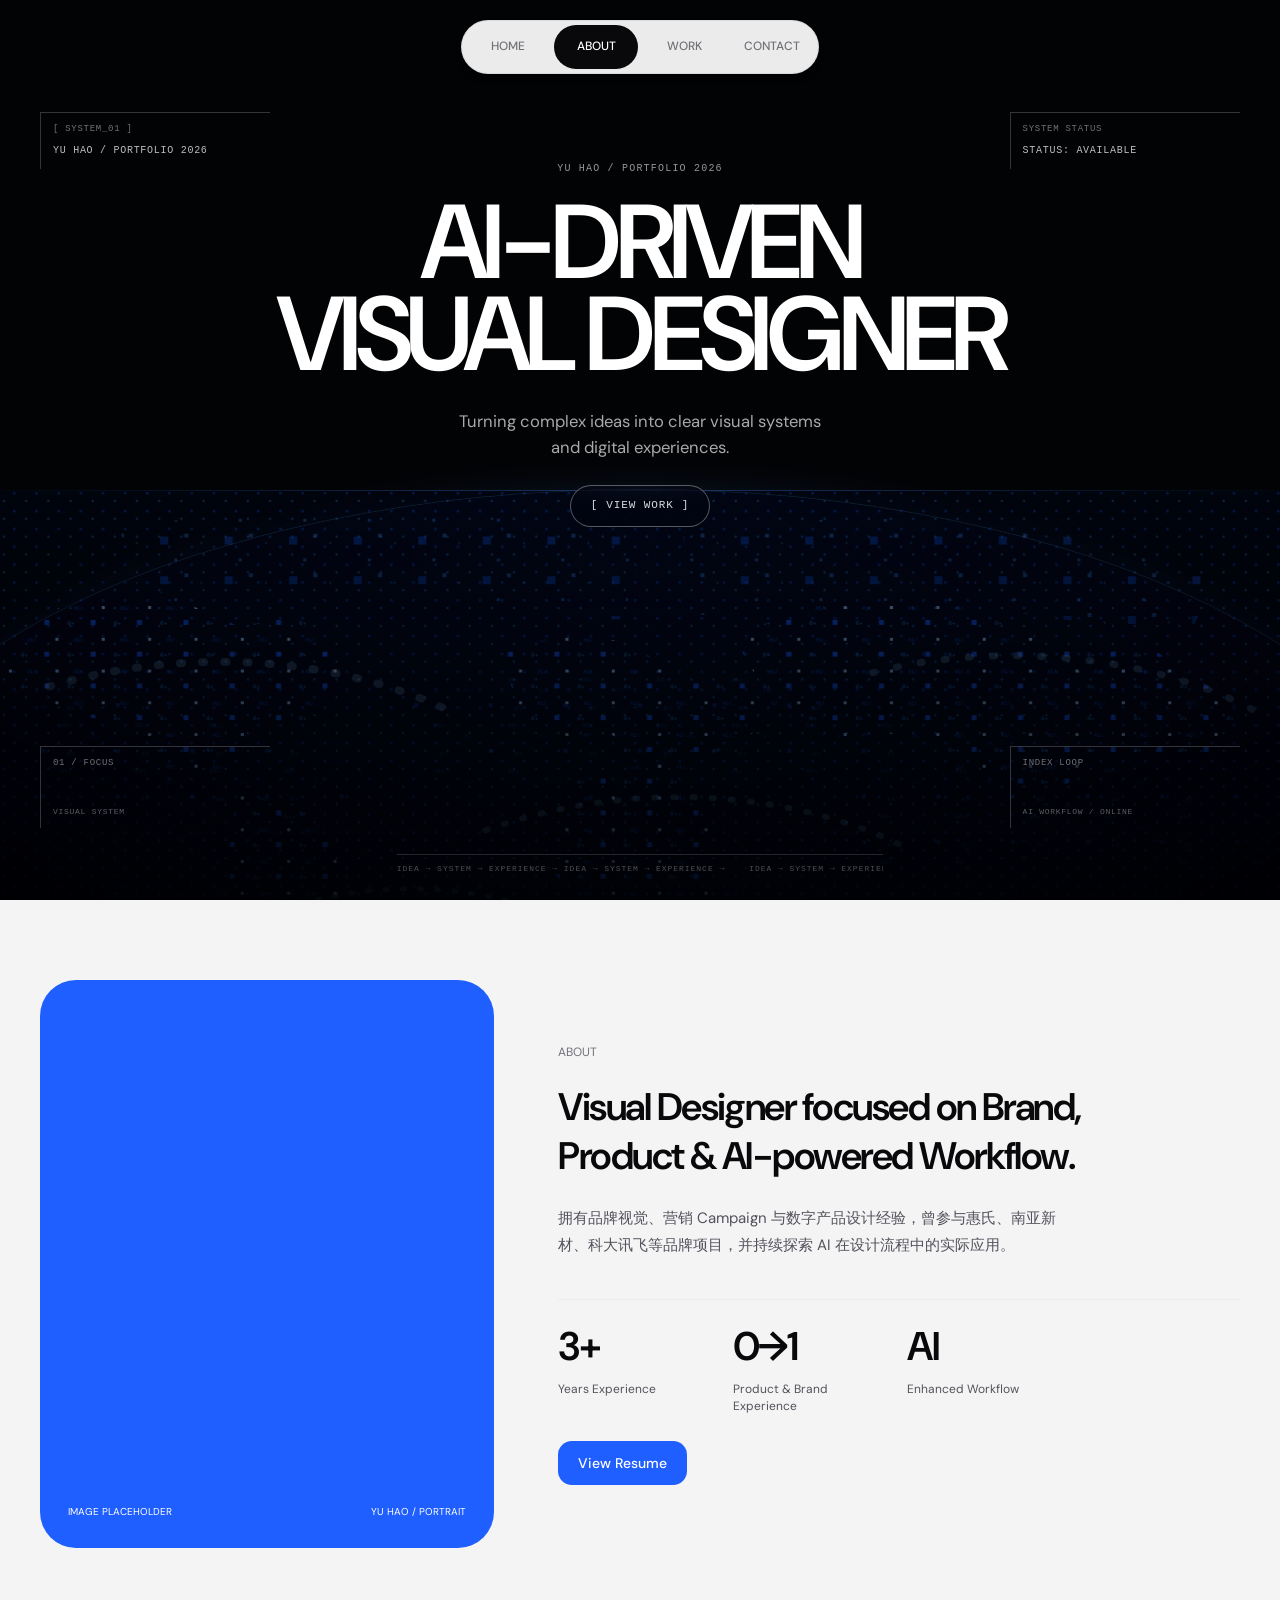
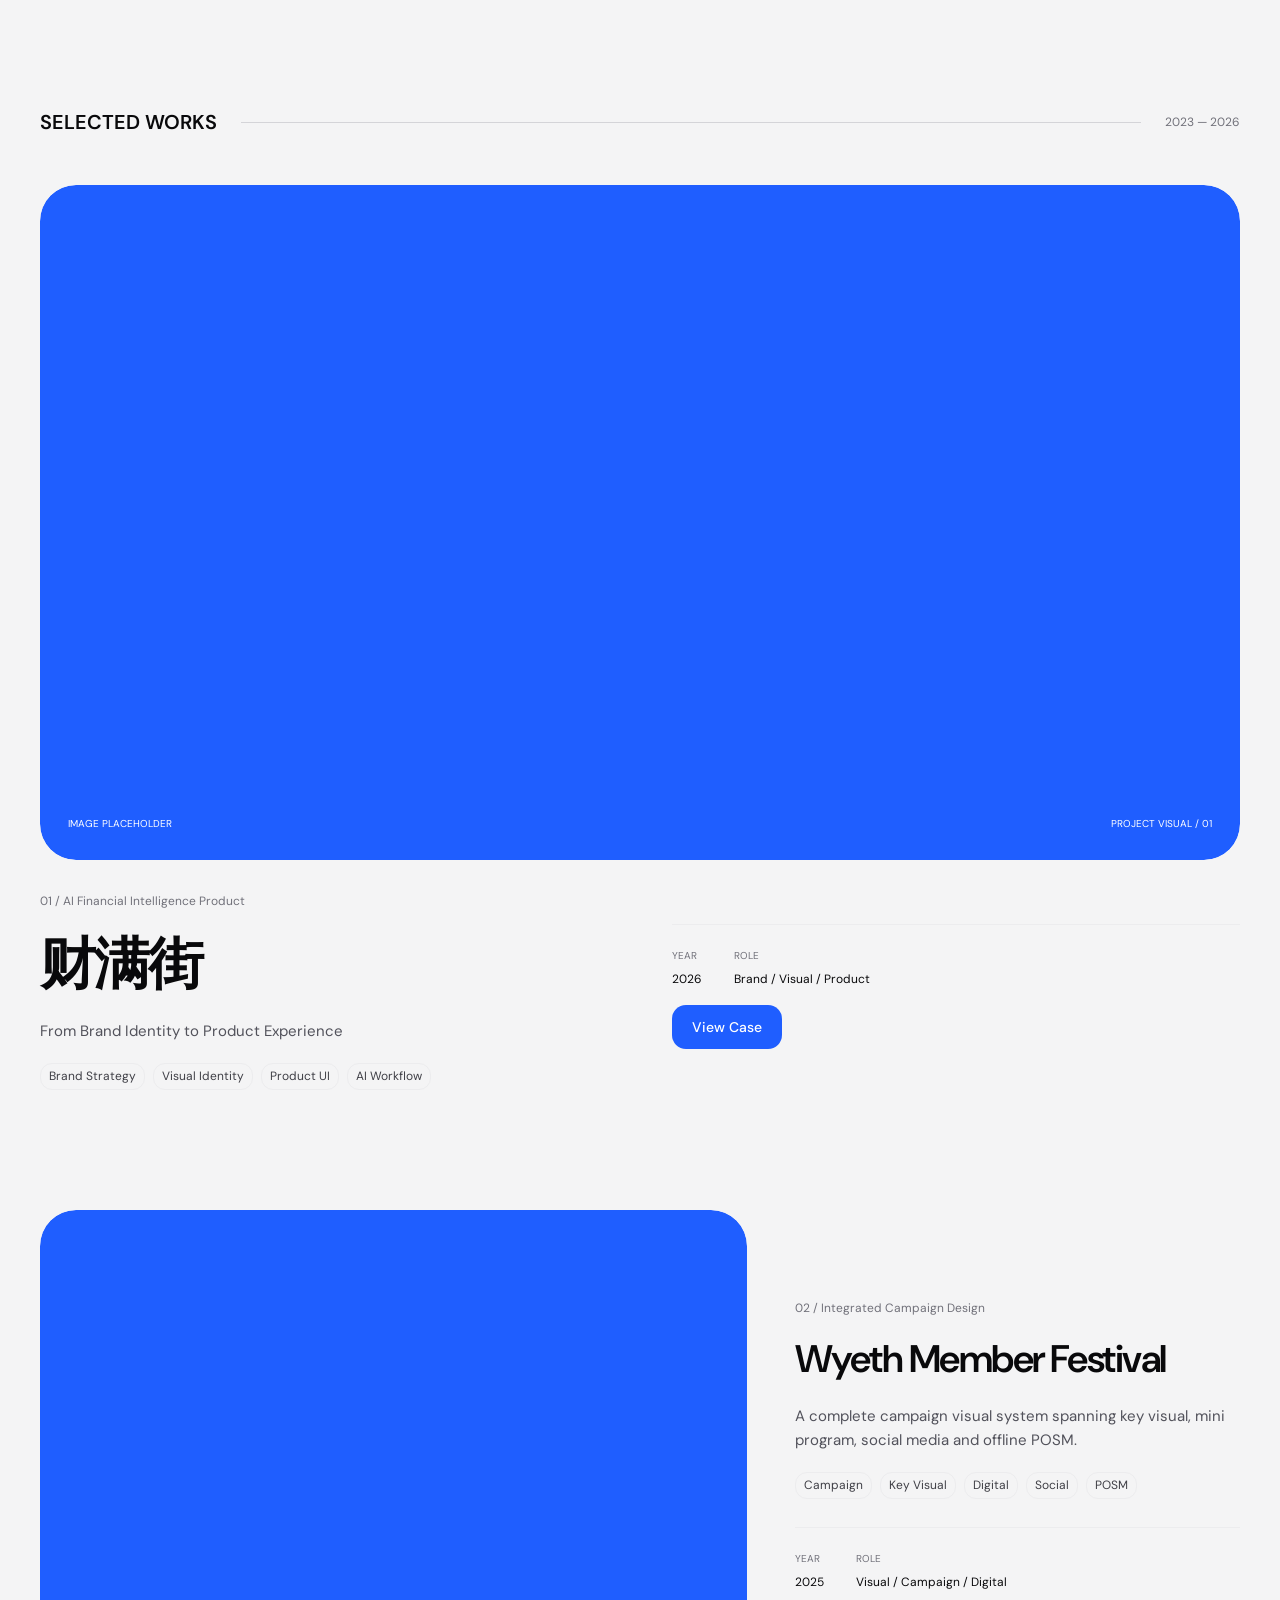
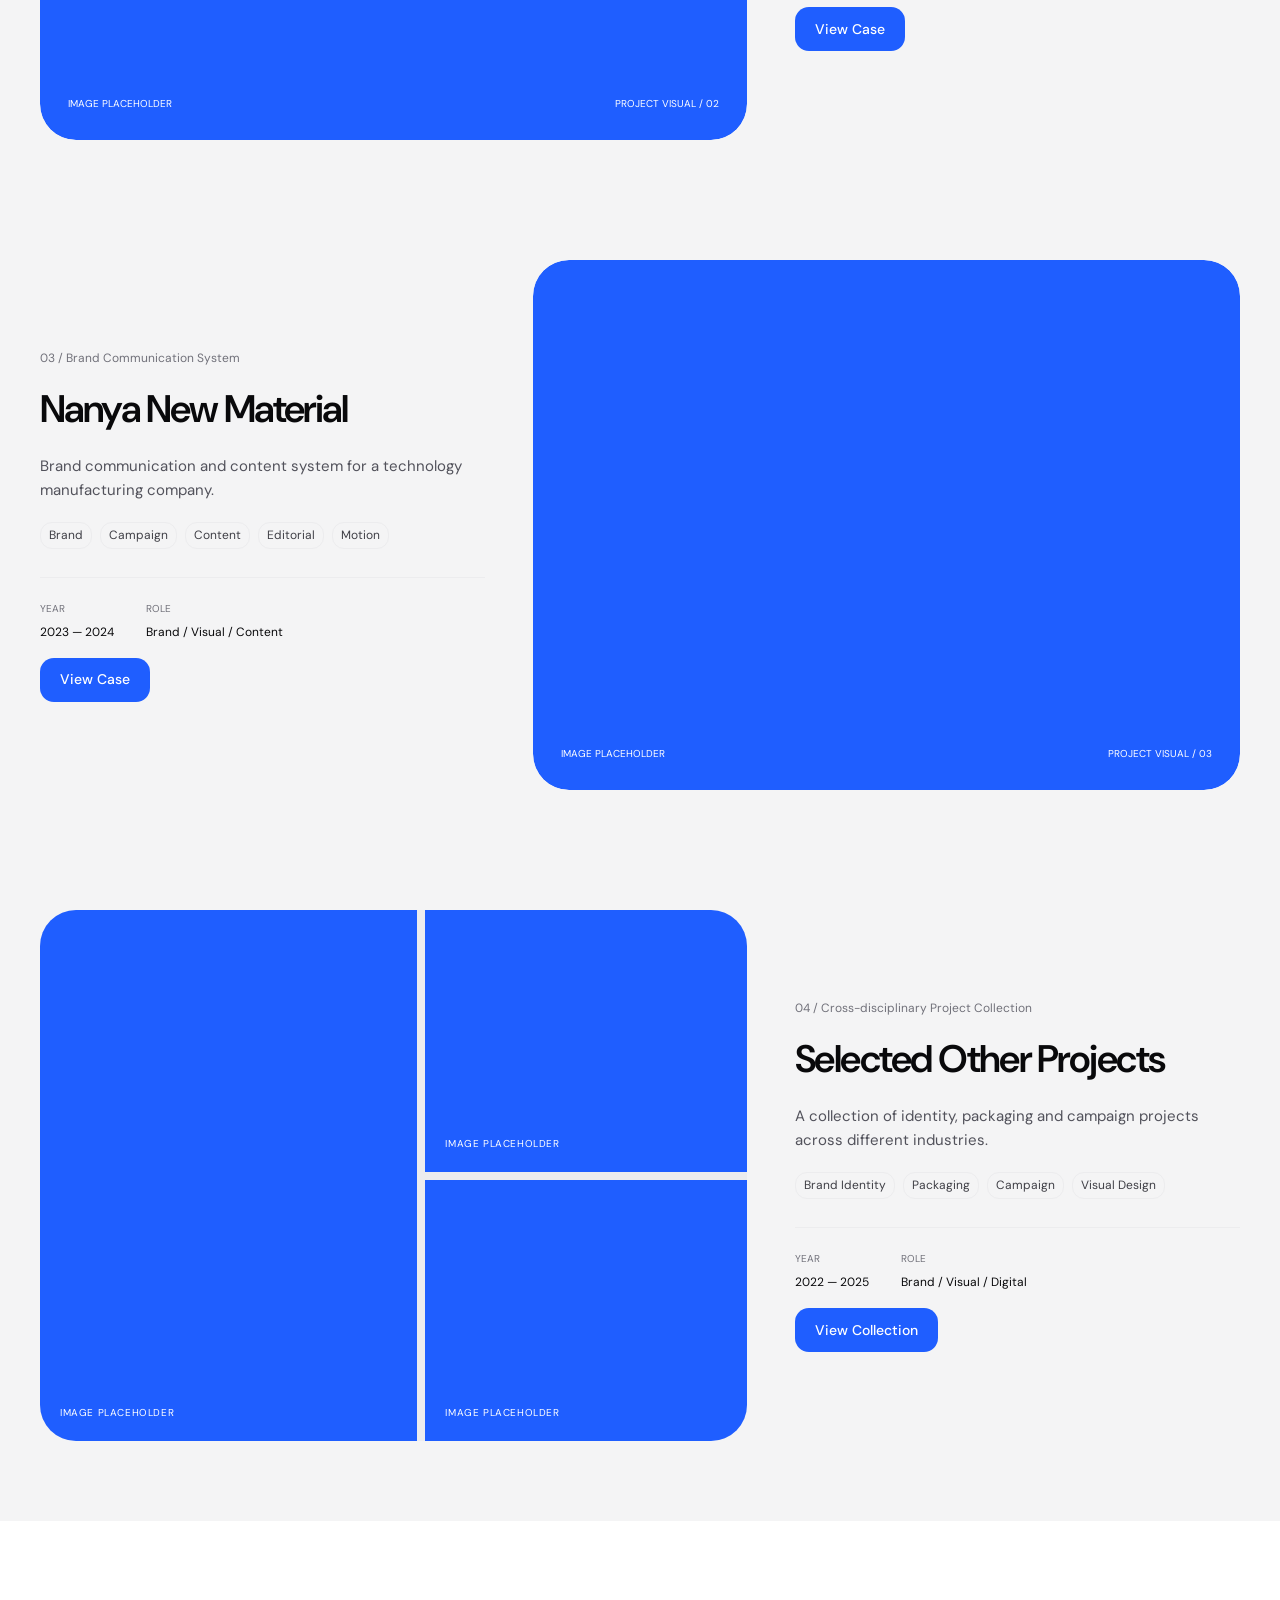
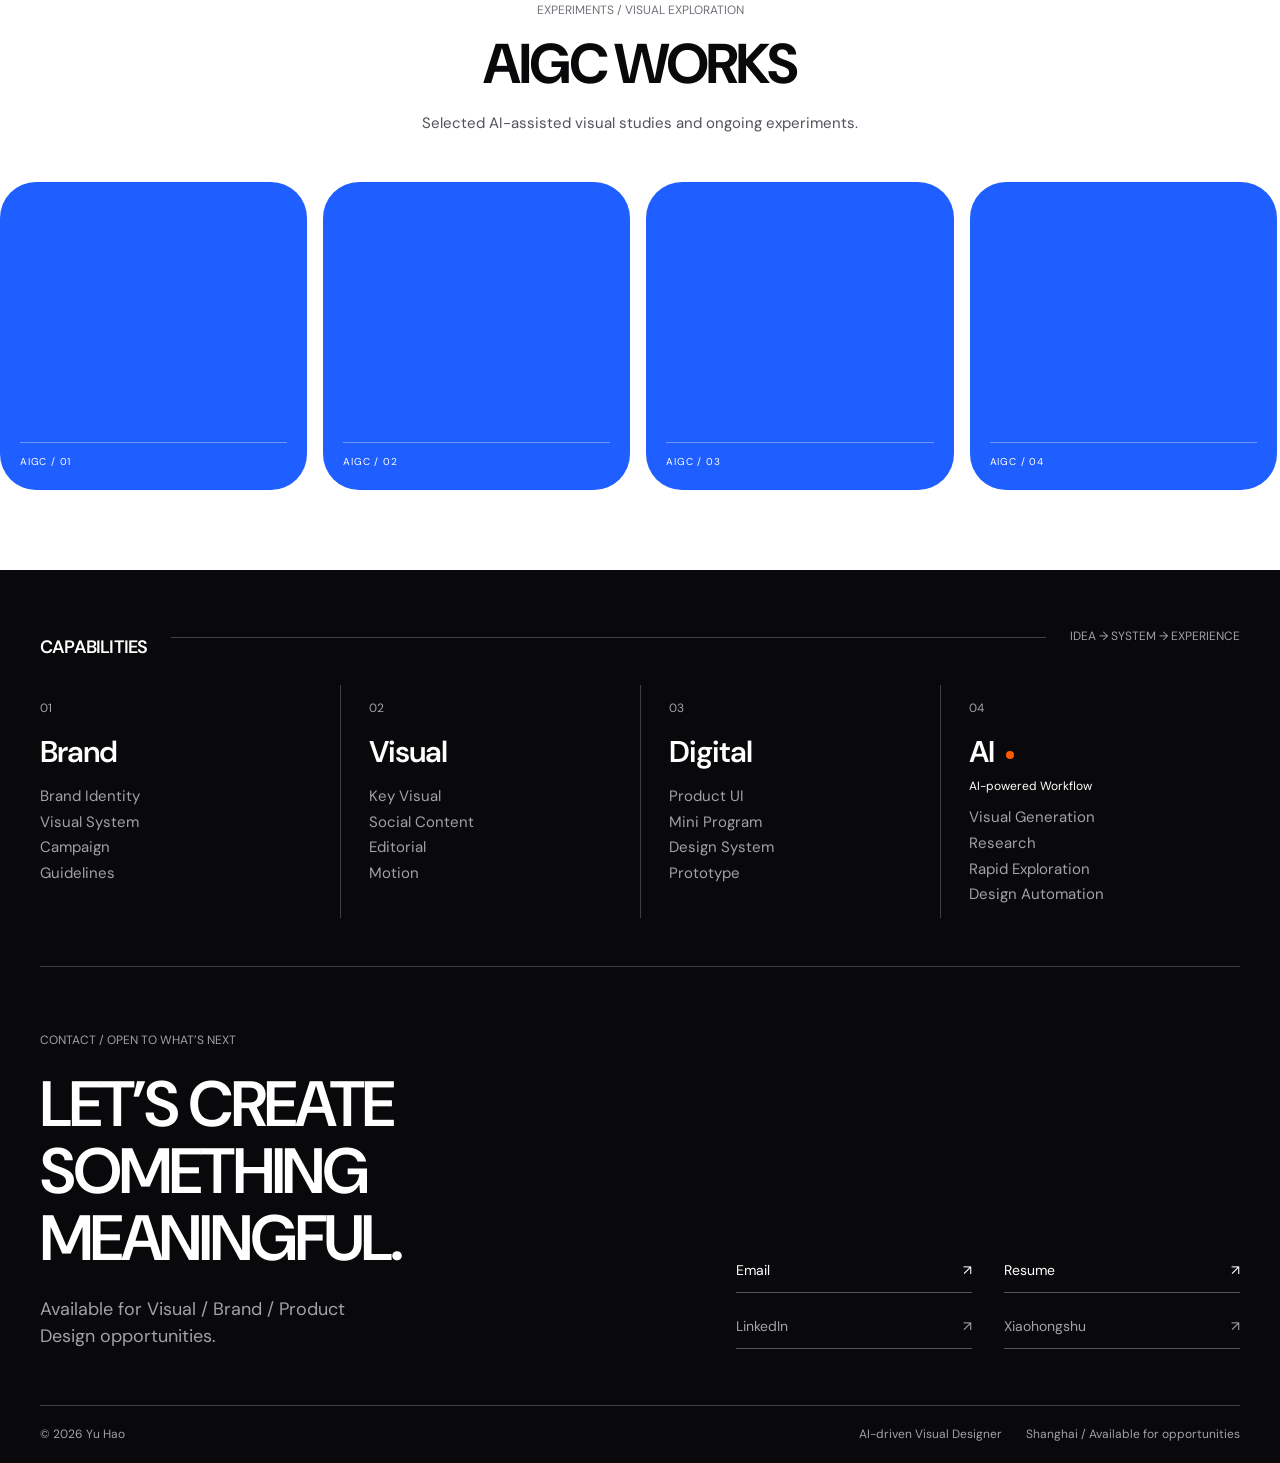
==== index.html @ 00957e88 "Initial portfolio site" ====
<!doctype html><html lang="en"><head><meta charset="utf-8"><meta name="viewport" content="width=device-width,initial-scale=1"><meta name="description" content="Yu Hao — AI-driven Visual Designer. Brand, visual, digital product and AI-powered workflow."><title>YU HAO — AI-driven Visual Designer</title><link rel="stylesheet" href="site.css"><link rel="stylesheet" href="home.css"></head><body id="top" class="home-page"><a class="skip" href="#main">跳到主要内容</a><header class="home-header">
    <nav id="home-nav" class="home-nav" aria-label="主导航">
      <a class="nav-home is-active" href="#home" aria-current="page">HOME</a>
      <a href="#about">ABOUT</a>
      <a href="#work">WORK</a>
      <a href="#contact">CONTACT</a>
    </nav>
  </header><main id="main"><section id="home" class="home-hero" aria-labelledby="hero-title"><div class="hero-earth" aria-hidden="true"><svg class="hero-earth-svg" viewBox="0 0 1600 800" preserveAspectRatio="none"><defs><radialGradient id="earth-surface-fade" cx="50%" cy="5%" r="78%"><stop offset="0" stop-color="white"/><stop offset="55%" stop-color="white"/><stop offset="82%" stop-color="#777"/><stop offset="100%" stop-color="black"/></radialGradient><linearGradient id="earth-depth-fade" x1="0" y1="0" x2="0" y2="1"><stop offset="0" stop-color="white"/><stop offset="46%" stop-color="#ddd"/><stop offset="100%" stop-color="black"/></linearGradient><mask id="earth-fade-mask"><rect width="1600" height="800" fill="url(#earth-surface-fade)"/><rect width="1600" height="800" fill="url(#earth-depth-fade)" style="mix-blend-mode:multiply"/></mask><pattern id="earth-dot-pattern" width="22" height="18" patternUnits="userSpaceOnUse"><rect x="2" y="2" width="2.5" height="2.5" fill="#1F5EFF"/><circle cx="15" cy="11" r="1.2" fill="#4C8DFF"/></pattern><pattern id="earth-ascii-pattern" width="74" height="46" patternUnits="userSpaceOnUse"><text x="3" y="9" fill="#4C8DFF" font-size="6" font-family="monospace">01+</text><text x="34" y="20" fill="#1F5EFF" font-size="5" font-family="monospace">#:/</text><text x="9" y="38" fill="#4C8DFF" font-size="7" font-family="monospace">x=</text><rect x="58" y="31" width="4" height="4" fill="#1F5EFF"/></pattern><pattern id="earth-dense-pattern" width="46" height="32" patternUnits="userSpaceOnUse"><text x="2" y="8" fill="#4C8DFF" font-size="6" font-family="monospace">0+</text><rect x="25" y="3" width="5" height="5" fill="#1F5EFF"/><text x="8" y="25" fill="#1F5EFF" font-size="5" font-family="monospace">#1/.</text><rect x="36" y="21" width="3" height="3" fill="#A8CAFF"/></pattern><pattern id="earth-block-pattern" width="64" height="40" patternUnits="userSpaceOnUse"><rect x="4" y="7" width="8" height="8" fill="#1F5EFF"/><rect x="28" y="4" width="4" height="4" fill="#4C8DFF"/><text x="43" y="15" fill="#A8CAFF" font-size="6" font-family="monospace">+</text><rect x="18" y="29" width="3" height="3" fill="#4C8DFF"/></pattern></defs><g mask="url(#earth-fade-mask)"><rect width="1600" height="800" fill="#071426" opacity=".7"/><rect class="earth-dot-layer" width="1600" height="800" fill="url(#earth-dot-pattern)"/><g class="earth-continent-layer" fill="url(#earth-dense-pattern)"><path d="M155 182L224 118 323 102 401 137 474 126 517 178 482 230 422 244 386 292 321 282 289 233 218 226Z"/><path d="M405 306L473 320 514 373 501 434 540 471 503 559 465 621 433 588 427 511 396 458 374 386Z"/><path d="M662 166L728 142 795 156 842 194 902 190 926 238 883 260 846 294 800 281 770 244 718 254 681 224Z"/><path d="M736 291L818 274 874 321 862 379 909 422 866 495 810 548 770 507 755 437 714 384Z"/><path d="M892 147L1002 104 1136 118 1202 153 1305 158 1398 221 1362 278 1268 266 1211 305 1119 282 1067 244 986 251 931 216Z"/><path d="M1194 437L1278 414 1351 451 1332 515 1254 532 1199 493Z"/></g><g class="earth-character-layer" fill="url(#earth-ascii-pattern)"><path d="M112 246C255 190 354 205 526 277L493 354C346 297 255 304 142 341Z"/><path d="M572 210C749 162 949 176 1085 248L1038 326C886 264 741 267 606 309Z"/><path d="M1006 302C1170 240 1381 281 1502 359L1450 429C1321 359 1180 354 1034 399Z"/><path d="M296 486C463 431 609 457 721 521L683 596C545 540 427 543 322 580Z"/><path d="M793 494C966 421 1162 443 1298 524L1253 606C1102 535 955 537 822 588Z"/></g><g class="earth-cloud-layer" fill="none" stroke="#A8CAFF" stroke-linecap="round"><path d="M214 198C345 159 493 165 614 224" stroke-width="8" stroke-dasharray="2 20"/><path d="M647 343C789 291 948 302 1063 360" stroke-width="6" stroke-dasharray="2 17"/><path d="M1031 184C1166 149 1321 171 1414 225" stroke-width="7" stroke-dasharray="2 22"/><path d="M447 421C561 388 660 399 749 446" stroke-width="5" stroke-dasharray="2 15"/></g><g class="earth-resolve-layer" fill="url(#earth-block-pattern)"><path d="M284 38C486 8 646 15 806 52L782 131C603 98 455 94 302 118Z"/><path d="M842 44C1041 13 1224 31 1372 91L1339 157C1176 111 1016 106 861 126Z"/></g></g></svg></div><div class="hero-kinetic" aria-hidden="true"><div class="hero-tech hero-tech-top-left"><span>[ SYSTEM_01 ]</span><strong>YU HAO / PORTFOLIO 2026</strong></div><div class="hero-tech hero-tech-top-right"><span>SYSTEM STATUS</span><strong>STATUS: AVAILABLE</strong></div><div class="hero-tech hero-tech-focus"><span>01 / FOCUS</span><div class="kinetic-switch"><strong style="--switch-index:0">BRAND</strong><strong style="--switch-index:1">VISUAL</strong><strong style="--switch-index:2">DIGITAL</strong><strong style="--switch-index:3">AI</strong></div><small>VISUAL SYSTEM</small></div><div class="hero-tech hero-tech-index"><span>INDEX LOOP</span><div class="kinetic-index"><strong style="--switch-index:0">001 / 004</strong><strong style="--switch-index:1">002 / 004</strong><strong style="--switch-index:2">003 / 004</strong><strong style="--switch-index:3">004 / 004</strong></div><small>AI WORKFLOW / ONLINE</small></div><div class="hero-tech-stream"><span>IDEA → SYSTEM → EXPERIENCE → IDEA → SYSTEM → EXPERIENCE →</span><span>IDEA → SYSTEM → EXPERIENCE → IDEA → SYSTEM → EXPERIENCE →</span></div></div><div class="hero-center">
    <p class="hero-kicker">YU HAO / PORTFOLIO 2026</p>
    <h1 id="hero-title"><span>AI-DRIVEN</span><span class="hero-title-wide"><span>VISUAL</span> <span>DESIGNER</span></span></h1>
    <p class="hero-summary">Turning complex ideas into clear visual systems<br class="desktop-break"> and digital experiences.</p>
    <a class="hero-cta" href="#work"><span aria-hidden="true">[</span> VIEW WORK <span aria-hidden="true">]</span></a>
  </div></section><section id="about" class="container home-section snapshot" aria-labelledby="about-title"><div><div class="image-placeholder home-media" data-media-slot="portrait" style="aspect-ratio:4 / 5" role="img" aria-label="YU HAO / PORTRAIT，图片占位"><span>IMAGE PLACEHOLDER</span><span>YU HAO / PORTRAIT</span></div></div><div class="snapshot-copy"><p class="eyebrow">ABOUT</p><h2 id="about-title">Visual Designer focused on Brand, Product &amp; AI-powered Workflow.</h2><p class="about-description" lang="zh-CN">拥有品牌视觉、营销 Campaign 与数字产品设计经验，曾参与惠氏、南亚新材、科大讯飞等品牌项目，并持续探索 AI 在设计流程中的实际应用。</p><dl class="snapshot-stats"><div><dt>Years Experience</dt><dd>3+</dd></div><div><dt>Product & Brand Experience</dt><dd>0→1</dd></div><div><dt>Enhanced Workflow</dt><dd>AI</dd></div></dl><a class="home-action-button" href="resume.html">View Resume</a></div></section><section id="work" class="container home-section selected-works" aria-labelledby="work-title"><div class="editorial-heading"><h2 id="work-title">SELECTED WORKS</h2><span class="heading-rule" aria-hidden="true"></span><span class="eyebrow">2023 — 2026</span></div><div class="editorial-projects"><article class="editorial-case case-featured" aria-labelledby="project-01"><a class="case-media-link" href="caimanjie.html" aria-label="查看 财满街 案例"><div class="image-placeholder home-media" data-media-slot="caimanjie" style="aspect-ratio:16 / 9" role="img" aria-label="PROJECT VISUAL / 01，图片占位"><span>IMAGE PLACEHOLDER</span><span>PROJECT VISUAL / 01</span></div></a><div class="editorial-case-copy"><div class="project-primary"><p class="eyebrow project-category">01 / AI Financial Intelligence Product</p><h3 id="project-01"><a href="caimanjie.html">财满街</a></h3><p class="project-description">From Brand Identity to Product Experience</p><div class="tags"><span class="tag">Brand Strategy</span><span class="tag">Visual Identity</span><span class="tag">Product UI</span><span class="tag">AI Workflow</span></div></div><div class="project-actions"><dl class="project-facts"><div><dt>YEAR</dt><dd>2026</dd></div><div><dt>ROLE</dt><dd>Brand / Visual / Product</dd></div></dl><a class="home-action-button" href="caimanjie.html">View Case</a></div></div></article><article class="editorial-case case-split" aria-labelledby="project-02"><a class="case-media-link" href="wyeth.html" aria-label="查看 Wyeth Member Festival 案例"><div class="image-placeholder home-media" data-media-slot="wyeth" style="aspect-ratio:4 / 3" role="img" aria-label="PROJECT VISUAL / 02，图片占位"><span>IMAGE PLACEHOLDER</span><span>PROJECT VISUAL / 02</span></div></a><div class="editorial-case-copy"><div class="project-primary"><p class="eyebrow project-category">02 / Integrated Campaign Design</p><h3 id="project-02"><a href="wyeth.html">Wyeth Member Festival</a></h3><p class="project-description">A complete campaign visual system spanning key visual, mini program, social media and offline POSM.</p><div class="tags"><span class="tag">Campaign</span><span class="tag">Key Visual</span><span class="tag">Digital</span><span class="tag">Social</span><span class="tag">POSM</span></div></div><div class="project-actions"><dl class="project-facts"><div><dt>YEAR</dt><dd>2025</dd></div><div><dt>ROLE</dt><dd>Visual / Campaign / Digital</dd></div></dl><a class="home-action-button" href="wyeth.html">View Case</a></div></div></article><article class="editorial-case case-reverse" aria-labelledby="project-03"><a class="case-media-link" href="nanya.html" aria-label="查看 Nanya New Material 案例"><div class="image-placeholder home-media" data-media-slot="nanya" style="aspect-ratio:4 / 3" role="img" aria-label="PROJECT VISUAL / 03，图片占位"><span>IMAGE PLACEHOLDER</span><span>PROJECT VISUAL / 03</span></div></a><div class="editorial-case-copy"><div class="project-primary"><p class="eyebrow project-category">03 / Brand Communication System</p><h3 id="project-03"><a href="nanya.html">Nanya New Material</a></h3><p class="project-description">Brand communication and content system for a technology manufacturing company.</p><div class="tags"><span class="tag">Brand</span><span class="tag">Campaign</span><span class="tag">Content</span><span class="tag">Editorial</span><span class="tag">Motion</span></div></div><div class="project-actions"><dl class="project-facts"><div><dt>YEAR</dt><dd>2023 — 2024</dd></div><div><dt>ROLE</dt><dd>Brand / Visual / Content</dd></div></dl><a class="home-action-button" href="nanya.html">View Case</a></div></div></article><article class="editorial-case case-collection" aria-labelledby="project-04"><a class="case-media-link" href="archive.html" aria-label="查看 Selected Other Projects 案例"><div class="collection-media" role="img" aria-label="三个其他项目素材占位"><span class="collection-tile collection-tile-large">IMAGE PLACEHOLDER</span><span class="collection-tile">IMAGE PLACEHOLDER</span><span class="collection-tile">IMAGE PLACEHOLDER</span></div></a><div class="editorial-case-copy"><div class="project-primary"><p class="eyebrow project-category">04 / Cross-disciplinary Project Collection</p><h3 id="project-04"><a href="archive.html">Selected Other Projects</a></h3><p class="project-description">A collection of identity, packaging and campaign projects across different industries.</p><div class="tags"><span class="tag">Brand Identity</span><span class="tag">Packaging</span><span class="tag">Campaign</span><span class="tag">Visual Design</span></div></div><div class="project-actions"><dl class="project-facts"><div><dt>YEAR</dt><dd>2022 — 2025</dd></div><div><dt>ROLE</dt><dd>Brand / Visual / Digital</dd></div></dl><a class="home-action-button" href="archive.html">View Collection</a></div></div></article></div></section><section id="gallery" class="home-section aigc-gallery" aria-labelledby="aigc-title"><div class="container aigc-heading"><p class="eyebrow">EXPERIMENTS / VISUAL EXPLORATION</p><h2 id="aigc-title">AIGC WORKS</h2><p>Selected AI-assisted visual studies and ongoing experiments.</p></div><div class="aigc-marquee" aria-label="滚动播放的 AIGC 作品画廊"><div class="aigc-track"><div class="aigc-cell" role="img" aria-label="AIGC 作品占位 01"><span>AIGC / 01</span></div><div class="aigc-cell" role="img" aria-label="AIGC 作品占位 02"><span>AIGC / 02</span></div><div class="aigc-cell" role="img" aria-label="AIGC 作品占位 03"><span>AIGC / 03</span></div><div class="aigc-cell" role="img" aria-label="AIGC 作品占位 04"><span>AIGC / 04</span></div><div class="aigc-cell" role="img" aria-label="AIGC 作品占位 05"><span>AIGC / 05</span></div><div class="aigc-cell" role="img" aria-label="AIGC 作品占位 06"><span>AIGC / 06</span></div><div class="aigc-cell" role="img" aria-label="AIGC 作品占位 07"><span>AIGC / 07</span></div><div class="aigc-cell" role="img" aria-label="AIGC 作品占位 08"><span>AIGC / 08</span></div><div class="aigc-cell" role="img" aria-label="AIGC 作品占位 01"><span>AIGC / 01</span></div><div class="aigc-cell" role="img" aria-label="AIGC 作品占位 02"><span>AIGC / 02</span></div><div class="aigc-cell" role="img" aria-label="AIGC 作品占位 03"><span>AIGC / 03</span></div><div class="aigc-cell" role="img" aria-label="AIGC 作品占位 04"><span>AIGC / 04</span></div><div class="aigc-cell" role="img" aria-label="AIGC 作品占位 05"><span>AIGC / 05</span></div><div class="aigc-cell" role="img" aria-label="AIGC 作品占位 06"><span>AIGC / 06</span></div><div class="aigc-cell" role="img" aria-label="AIGC 作品占位 07"><span>AIGC / 07</span></div><div class="aigc-cell" role="img" aria-label="AIGC 作品占位 08"><span>AIGC / 08</span></div></div></div></section></main><footer id="contact" class="home-contact"><div class="container"><section class="footer-capabilities" aria-labelledby="capabilities-title"><div class="editorial-heading"><h2 id="capabilities-title">CAPABILITIES</h2><span class="heading-rule" aria-hidden="true"></span><span class="eyebrow">IDEA → SYSTEM → EXPERIENCE</span></div><div class="capability-grid"><article class="capability"><span class="eyebrow">01</span><h3>Brand</h3><ul><li>Brand Identity</li><li>Visual System</li><li>Campaign</li><li>Guidelines</li></ul></article><article class="capability"><span class="eyebrow">02</span><h3>Visual</h3><ul><li>Key Visual</li><li>Social Content</li><li>Editorial</li><li>Motion</li></ul></article><article class="capability"><span class="eyebrow">03</span><h3>Digital</h3><ul><li>Product UI</li><li>Mini Program</li><li>Design System</li><li>Prototype</li></ul></article><article class="capability"><span class="eyebrow">04</span><h3>AI</h3><p class="capability-note">AI-powered Workflow</p><ul><li>Visual Generation</li><li>Research</li><li>Rapid Exploration</li><li>Design Automation</li></ul></article></div></section><section class="footer-contact" aria-labelledby="contact-title"><div class="footer-contact-copy"><p class="eyebrow">CONTACT / OPEN TO WHAT’S NEXT</p><h2 id="contact-title">LET’S CREATE<br>SOMETHING<br>MEANINGFUL.</h2><p class="contact-description">Available for Visual / Brand / Product<br class="desktop-break"> Design opportunities.</p></div><div class="contact-links"><a class="text-link" href="mailto:yh17756970797@gmail.com">Email <span class="link-arrow" aria-hidden="true">↗</span></a><a class="text-link" href="resume.html">Resume <span class="link-arrow" aria-hidden="true">↗</span></a><span class="text-link social-pending" aria-disabled="true">LinkedIn <span class="link-arrow" aria-hidden="true">↗</span></span><span class="text-link social-pending" aria-disabled="true">Xiaohongshu <span class="link-arrow" aria-hidden="true">↗</span></span></div></section><div class="home-colophon"><span>© 2026 Yu Hao</span><span class="footer-identity"><span>AI-driven Visual Designer</span><span>Shanghai / Available for opportunities</span></span></div></div></footer><script src="site.js"></script><script src="home.js"></script></body></html>
---- site.css ----
@import url('https://fonts.googleapis.com/css2?family=DM+Sans:wght@400;500;600;700&display=swap');

/* Design system — derived from DESIGN.md */
:root {
  --color-obsidian: #09090b;
  --color-graphite: #18181b;
  --color-slate: #27272a;
  --color-iron: #3f3f46;
  --color-steel: #52525b;
  --color-fog: #71717a;
  --color-ash: #a1a1aa;
  --color-mist: #d4d4d8;
  --color-cloud: #ececee;
  --color-paper: #f4f4f5;
  --color-snow: #fff;
  --color-ember: #ff5a00;
  --color-placeholder: #1f5eff;

  --font-cosmica: 'DM Sans', 'PingFang SC', 'Microsoft YaHei', ui-sans-serif, system-ui, sans-serif;
  --text-caption: 12px;
  --text-body: 15px;
  --text-body-lg: 18px;
  --text-subheading: 20px;
  --text-heading-sm: 32px;
  --text-heading: 40px;
  --text-heading-lg: 56px;
  --text-display: 64px;

  --space-4: 4px;
  --space-8: 8px;
  --space-12: 12px;
  --space-16: 16px;
  --space-20: 20px;
  --space-24: 24px;
  --space-28: 28px;
  --space-32: 32px;
  --space-36: 36px;
  --space-40: 40px;
  --space-48: 48px;
  --space-64: 64px;
  --space-80: 80px;
  --space-120: 120px;

  --container-width: 1200px;
  --card-padding: 28px;
  --radius-card: 36px;
  --radius-button: 14px;
  --radius-badge: 12px;
  --radius-pill: 10000px;
  --line: 1px solid var(--color-cloud);
  --shadow-md: 0 4px 12px rgba(0, 0, 0, .04);
  --transition: 200ms ease;
}

* { box-sizing: border-box; }
html { scroll-behavior: smooth; scroll-padding-top: 100px; }
body { margin: 0; background: var(--color-paper); color: var(--color-obsidian); font-family: var(--font-cosmica); font-size: var(--text-body); line-height: 1.45; }
a { color: inherit; text-decoration: none; }
button { font: inherit; }
h1, h2, h3, p, dl, dd { margin: 0; }
img { display: block; max-width: 100%; }
.container { width: min(var(--container-width), calc(100% - 48px)); margin: auto; }
.skip { position: fixed; z-index: 1000; top: -60px; left: var(--space-24); border-radius: var(--radius-button); background: var(--color-obsidian); color: #fff; padding: var(--space-12) var(--space-16); }
.skip:focus { top: var(--space-16); }
a:focus-visible, button:focus-visible, summary:focus-visible { outline: 3px solid var(--color-ember); outline-offset: 3px; }
.home-header { position: fixed; z-index: 100; top: var(--space-20); left: 50%; width: max-content; max-width: calc(100% - 32px); transform: translateX(-50%); }
.home-nav { display: flex; align-items: center; gap: var(--space-4); border: 1px solid rgba(9, 9, 11, .08); border-radius: var(--radius-pill); background: rgba(255, 255, 255, .92); box-shadow: var(--shadow-md); padding: var(--space-4); backdrop-filter: blur(12px); -webkit-backdrop-filter: blur(12px); }
.home-nav a { display: inline-flex; align-items: center; justify-content: center; min-width: 84px; min-height: 44px; border-radius: var(--radius-pill); color: var(--color-fog); font-size: 12px; font-weight: 500; transition: color var(--transition), background var(--transition); }
.home-nav a:hover { color: var(--color-obsidian); }
.home-nav a.is-active { background: var(--color-obsidian); color: var(--color-snow); }
.eyebrow { color: var(--color-fog); font-size: var(--text-caption); line-height: 1.64; }

.site-header { position: sticky; top: 0; z-index: 50; background: rgba(255, 255, 255, .92); backdrop-filter: blur(12px); }
.topbar { display: grid; grid-template-columns: 1fr auto 1fr; align-items: center; min-height: 76px; }
.brand { justify-self: start; font-size: 18px; font-weight: 700; letter-spacing: -.04em; }
.brand-dot { display: inline-grid; place-items: center; width: 24px; height: 24px; margin-right: 8px; border-radius: var(--radius-badge); background: var(--color-ember); color: #fff; font-size: 12px; vertical-align: 2px; }
.topbar nav { display: flex; gap: var(--space-24); color: var(--color-iron); font-size: 14px; }
.topbar nav a { transition: color var(--transition); }
.topbar nav a:hover { color: var(--color-obsidian); }
.nav-actions { justify-self: end; display: flex; align-items: center; gap: var(--space-16); color: var(--color-iron); font-size: 14px; }
.resume-link { border: var(--line); border-radius: var(--radius-button); background: var(--color-snow); color: var(--color-obsidian); padding: 10px 15px; transition: border-color var(--transition), background var(--transition); }
.resume-link:hover { border-color: var(--color-obsidian); background: var(--color-paper); }

.button { display: inline-flex; align-items: center; justify-content: center; border: 1.5px solid #2c2e34; border-radius: var(--radius-button); background: var(--color-obsidian); box-shadow: inset 0 .5px 0 rgba(255,255,255,.5), inset 0 9px 14px -5px rgba(117,123,133,.4), 0 4px 6px rgba(0,0,0,.14); color: #fff; padding: 12px 16px; font-size: 14px; transition: translate var(--transition), background var(--transition); }
.button:hover { translate: 0 -2px; background: var(--color-slate); }
.button-light { border: var(--line); background: var(--color-snow); box-shadow: none; color: var(--color-graphite); }
.button-light:hover { background: var(--color-paper); }

.hero { display: grid; grid-template-columns: minmax(0, 1.2fr) minmax(320px, .8fr); gap: var(--space-80); align-items: end; padding: var(--space-80) 0 var(--space-120); }
.hero h1 { max-width: 760px; font-size: clamp(56px, 7vw, var(--text-display)); font-weight: 600; line-height: 1.12; letter-spacing: -.055em; }
.hero h1 span { display: block; }
.hero h1 em { color: var(--color-ember); font-style: normal; }
.hero-copy { max-width: 370px; padding-bottom: var(--space-8); }
.hero-copy p { color: var(--color-steel); line-height: 1.55; }
.hero-copy .button { margin-top: var(--space-24); }
.hero-note { display: flex; gap: var(--space-8); align-items: center; margin-bottom: var(--space-16); color: var(--color-fog); font-size: 13px; }
.hero-note i { display: block; width: 8px; height: 8px; border-radius: 50%; background: var(--color-ember); }
.hero-stage { padding-bottom: var(--space-80); }
.stage-grid { display: grid; grid-template-columns: 1.25fr .75fr; gap: var(--space-16); }
.stage-mini { display: grid; gap: var(--space-16); }

.image-placeholder { position: relative; isolation: isolate; display: flex; align-items: flex-end; justify-content: space-between; overflow: hidden; border-radius: var(--radius-card); background: var(--color-placeholder); color: #fff; padding: var(--card-padding); aspect-ratio: 16 / 9; }
.image-placeholder::before { position: absolute; z-index: -1; inset: var(--space-28); border: 1px solid rgba(255, 255, 255, .35); border-radius: 20px; content: ''; }
.image-placeholder span, .image-placeholder strong { font-size: var(--text-caption); line-height: 1.64; }
.image-placeholder strong { font-weight: 500; }
.image-placeholder.square { aspect-ratio: 1; }
.image-placeholder.portrait { aspect-ratio: 3 / 4; }
.image-placeholder.case-visual { aspect-ratio: 16 / 9; }
.image-placeholder.long { aspect-ratio: 4 / 3; }
.stage-mini .image-placeholder { border-radius: var(--radius-card); padding: var(--space-20); }

.section { padding: var(--space-80) 0; }
.section-head { display: grid; grid-template-columns: minmax(0, 1fr) minmax(260px, .65fr); gap: var(--space-64); align-items: end; margin-bottom: var(--space-40); }
.section-head h2 { font-size: clamp(40px, 5vw, var(--text-heading-lg)); font-weight: 600; line-height: 1.28; letter-spacing: -.045em; }
.section-head p { color: var(--color-steel); font-size: var(--text-body-lg); line-height: 1.5; }
.stat-row { display: grid; grid-template-columns: repeat(3, 1fr); gap: var(--space-16); margin-bottom: var(--space-80); }
.stat { border: var(--line); border-radius: var(--radius-card); background: var(--color-snow); padding: var(--card-padding); }
.stat strong { display: block; font-size: 40px; line-height: 1.1; letter-spacing: -.05em; }
.stat span { display: block; margin-top: var(--space-12); color: var(--color-steel); font-size: 14px; }

.project-grid { display: grid; grid-template-columns: repeat(3, 1fr); gap: var(--space-16); }
.project-card { min-width: 0; overflow: hidden; border: var(--line); border-radius: var(--radius-card); background: var(--color-snow); transition: translate var(--transition), border-color var(--transition); }
.project-card:hover { translate: 0 -4px; border-color: var(--color-mist); }
.project-card .image-placeholder { border-radius: 0; }
.project-card-content { padding: var(--card-padding); }
.project-card h3 { font-size: var(--text-subheading); font-weight: 600; line-height: 1.45; letter-spacing: -.025em; }
.project-card p { margin-top: var(--space-12); color: var(--color-steel); font-size: 14px; line-height: 1.6; }
.tags { display: flex; flex-wrap: wrap; gap: var(--space-8); margin-top: var(--space-20); }
.tag { border: var(--line); border-radius: var(--radius-badge); color: var(--color-iron); padding: 4px 8px; font-size: 12px; line-height: 1.4; }
.tag-accent { border-color: var(--color-ember); background: var(--color-ember); color: #fff; }
.project-card .card-link { display: inline-block; margin-top: var(--space-24); color: var(--color-obsidian); font-size: 14px; text-decoration: underline; text-underline-offset: 4px; }
.more-works { margin-top: var(--space-80); }

.feature-band { border-radius: var(--radius-card); background: var(--color-slate); color: #fff; padding: var(--space-40); }
.feature-band-grid { display: grid; grid-template-columns: .85fr 1.15fr; gap: var(--space-64); align-items: start; }
.feature-band h2 { font-size: var(--text-heading-sm); line-height: 1.25; letter-spacing: -.04em; }
.feature-band p { margin-top: var(--space-20); color: var(--color-mist); font-size: 16px; line-height: 1.6; }
.feature-list { margin: 0; padding: 0; list-style: none; }
.feature-list li { border-bottom: 1px solid #ffffff22; padding: var(--space-16) 0; font-size: var(--text-subheading); font-weight: 500; line-height: 1.4; }
.feature-list li::before { margin-right: var(--space-12); color: var(--color-ember); content: '→'; }

.about-grid { display: grid; grid-template-columns: 1.1fr .9fr; gap: var(--space-16); }
.about-card { border: var(--line); border-radius: var(--radius-card); background: var(--color-snow); padding: var(--space-40); }
.about-card h2 { font-size: var(--text-heading); line-height: 1.28; letter-spacing: -.04em; }
.about-card p { margin-top: var(--space-20); color: var(--color-steel); font-size: var(--text-body-lg); line-height: 1.55; }
.timeline { display: grid; gap: var(--space-24); }
.timeline-item { border-bottom: var(--line); padding-bottom: var(--space-24); }
.timeline-item:last-child { border: 0; padding: 0; }
.timeline-item time { display: block; color: var(--color-fog); font-size: var(--text-caption); }
.timeline-item h3 { margin-top: var(--space-8); font-size: var(--text-subheading); }
.timeline-item p { margin-top: var(--space-8); font-size: 14px; }

.contact { background: var(--color-obsidian); color: #fff; padding: var(--space-120) 0 var(--space-80); }
.contact-grid { display: grid; grid-template-columns: minmax(0, 1fr) auto; gap: var(--space-80); align-items: end; }
.contact h2 { font-size: clamp(56px, 7vw, var(--text-display)); line-height: 1.12; letter-spacing: -.055em; }
.contact p { max-width: 520px; margin-top: var(--space-20); color: var(--color-ash); font-size: var(--text-body-lg); line-height: 1.55; }
.contact .button { margin-top: var(--space-32); border-color: #fff; background: #fff; box-shadow: none; color: var(--color-obsidian); }
.contact .button:hover { background: var(--color-paper); }
.contact-meta { display: grid; gap: var(--space-12); color: var(--color-ash); font-size: 14px; }
.contact-meta a { color: #fff; text-decoration: underline; text-underline-offset: 4px; }
.site-footer { background: var(--color-obsidian); }
.footer-inner { display: flex; justify-content: space-between; gap: var(--space-24); padding: var(--space-24) 0; color: var(--color-fog); font-size: 12px; }
.footer-inner a:hover { color: #fff; }

.case-main { padding: var(--space-80) 0 var(--space-120); }
.back { color: var(--color-steel); font-size: 14px; }
.back:hover { color: var(--color-obsidian); }
.case-hero { display: grid; grid-template-columns: 1fr; gap: var(--space-64); align-items: end; margin: var(--space-48) 0 var(--space-80); }
.case-hero h1 { font-size: clamp(48px, 6vw, var(--text-display)); font-weight: 600; line-height: 1.12; letter-spacing: -.05em; }
.case-lead { margin-top: var(--space-20); color: var(--color-steel); font-size: var(--text-body-lg); line-height: 1.55; }
.facts { display: grid; grid-template-columns: 1fr 1fr; gap: var(--space-16); }
.facts div { border: var(--line); border-radius: var(--radius-card); background: var(--color-snow); padding: var(--card-padding); }
.facts dt { color: var(--color-fog); font-size: var(--text-caption); }
.facts dd { margin-top: var(--space-8); font-size: 14px; line-height: 1.6; }
.case-banner { margin-bottom: var(--space-80); }
.case-section { display: grid; grid-template-columns: .65fr 1.35fr; gap: var(--space-64); border-top: var(--line); padding: var(--space-48) 0; }
.case-section h2 { margin-top: var(--space-8); font-size: var(--text-heading-sm); line-height: 1.35; letter-spacing: -.035em; }
.case-section-content > p { margin-bottom: var(--space-24); color: var(--color-steel); font-size: 16px; line-height: 1.8; }
.case-section .image-placeholder { width: 100%; }
.pending { margin-top: var(--space-20); border-radius: var(--radius-badge); background: var(--color-paper); color: var(--color-steel); padding: var(--space-16); font-size: 13px; }
.pending summary { cursor: pointer; }
.pending p { margin-top: var(--space-12); font-size: 13px; line-height: 1.6; }
.case-next { display: flex; justify-content: space-between; gap: var(--space-24); padding-top: var(--space-40); font-size: 16px; }
.case-next a { text-decoration: underline; text-underline-offset: 4px; }
.motion-toggle { position: fixed; right: var(--space-16); bottom: var(--space-16); z-index: 120; border: var(--line); border-radius: var(--radius-pill); background: var(--color-snow); box-shadow: var(--shadow-md); color: var(--color-iron); padding: 8px 12px; font-size: 12px; cursor: pointer; }
.paused * { animation-play-state: paused !important; }

@media (max-width: 900px) {
  .hero, .section-head, .feature-band-grid, .contact-grid, .case-hero, .case-section { grid-template-columns: 1fr; gap: var(--space-32); }
  .hero { padding-top: var(--space-64); }
  .hero-copy { max-width: 520px; }
  .hero-stage { padding-bottom: var(--space-64); }
  .project-grid { grid-template-columns: repeat(2, 1fr); }
  .about-grid { grid-template-columns: 1fr; }
  .case-hero { margin-bottom: var(--space-48); }
  .case-section { padding: var(--space-40) 0; }
}

@media (max-width: 600px) {
  .container { width: min(100% - 32px, var(--container-width)); }
  .home-header { top: var(--space-12); }
  .home-nav { gap: 2px; }
  .home-nav a { min-width: 0; min-height: 42px; padding: 0 var(--space-16); font-size: 10px; }
  .topbar { grid-template-columns: auto 1fr auto; min-height: 64px; }
  .topbar nav { display: none; }
  .nav-actions { gap: var(--space-8); }
  .nav-actions > a:first-child { display: none; }
  .brand { font-size: 16px; }
  .hero { padding: var(--space-48) 0 var(--space-64); }
  .hero h1 { font-size: 48px; }
  .hero-copy p { font-size: 16px; }
  .hero-stage { padding-bottom: var(--space-40); }
  .stage-grid { gap: var(--space-12); }
  .section { padding: var(--space-64) 0; }
  .section-head h2 { font-size: 40px; }
  .section-head p { font-size: 16px; }
  .stat-row, .project-grid { grid-template-columns: 1fr; }
  .stat { padding: var(--space-24); }
  .project-card-content, .about-card { padding: var(--space-28); }
  .feature-band { padding: var(--space-28); }
  .feature-band h2 { font-size: 28px; }
  .contact { padding: var(--space-80) 0 var(--space-48); }
  .contact h2 { font-size: 48px; }
  .case-main { padding: var(--space-64) 0 var(--space-80); }
  .case-hero h1 { font-size: 46px; }
  .facts { grid-template-columns: 1fr; }
  .case-section h2 { font-size: 28px; }
  .case-next { font-size: 14px; }
  .footer-inner { flex-direction: column; padding: var(--space-24) 0 var(--space-64); }
}

@media (prefers-reduced-motion: reduce) {
  html { scroll-behavior: auto; }
  *, *::before, *::after { transition: none !important; animation: none !important; }
}
---- home.css ----
/* Homepage composition. All core visual tokens remain in site.css / DESIGN.md. */
.home-header {
  position: fixed;
  z-index: 100;
  top: var(--space-20);
  left: 50%;
  width: max-content;
  max-width: calc(100% - 32px);
  transform: translateX(-50%);
}
.home-nav {
  display: flex;
  align-items: center;
  gap: var(--space-4);
  border: 1px solid rgba(9, 9, 11, .08);
  border-radius: var(--radius-pill);
  background: rgba(255, 255, 255, .92);
  box-shadow: var(--shadow-md);
  padding: var(--space-4);
  backdrop-filter: blur(12px);
  -webkit-backdrop-filter: blur(12px);
}
.home-nav a {
  display: inline-flex;
  align-items: center;
  justify-content: center;
  min-width: 84px;
  min-height: 44px;
  border-radius: var(--radius-pill);
  color: var(--color-fog);
  font-size: 12px;
  font-weight: 500;
  transition: color var(--transition), background var(--transition);
}
.home-nav a:hover { color: var(--color-obsidian); }
.home-nav a.is-active {
  background: var(--color-obsidian);
  color: var(--color-snow);
}
.home-hero {
  position: relative;
  height: 100vh;
  min-height: 100vh;
  overflow: hidden;
  background: #020305;
  color: var(--color-snow);
  padding: 0 24px;
  text-align: center;
}
.home-hero::after {
  position: absolute;
  z-index: 2;
  inset: 46% 0 0;
  background: linear-gradient(to bottom, transparent, rgba(0, 0, 0, .72));
  pointer-events: none;
  content: '';
}
.hero-earth {
  position: absolute;
  z-index: 1;
  bottom: -30vw;
  left: 50%;
  width: 126vw;
  height: 62vw;
  border-radius: 50%;
  background: radial-gradient(ellipse at 50% 5%, #0d1b31 0%, #071426 48%, #02050a 84%);
  box-shadow: 0 -1px 0 rgba(135, 176, 255, .5), 0 -7px 30px rgba(62, 105, 189, .18);
  filter: brightness(.92) contrast(1.12) saturate(.86);
  opacity: .92;
  transform: translateX(-50%);
  transform-origin: 50% 0;
  animation: hero-earth-drift 20s ease-in-out infinite alternate;
}
.hero-earth::before {
  position: absolute;
  z-index: 2;
  top: 0;
  right: 8%;
  left: 8%;
  height: 1px;
  background: linear-gradient(90deg, transparent, rgba(76, 141, 255, .68), transparent);
  opacity: .7;
  content: '';
}
.hero-earth-svg { display: block; width: 100%; height: 100%; opacity: .9; }
.earth-dot-layer { opacity: .36; }
.earth-continent-layer { opacity: .68; }
.earth-character-layer { opacity: .3; animation: hero-earth-texture-drift 14s ease-in-out infinite alternate; }
.earth-cloud-layer { opacity: .22; animation: hero-earth-character-pulse 11s ease-in-out infinite alternate; }
.earth-resolve-layer { opacity: .36; animation: hero-earth-character-pulse 13s ease-in-out infinite alternate-reverse; }
.hero-center {
  position: relative;
  z-index: 5;
  width: min(1080px, 100%);
  margin: 0 auto;
  padding-top: clamp(150px, 18vh, 190px);
}
.hero-kicker {
  margin-bottom: var(--space-20);
  font-family: ui-monospace, SFMono-Regular, Menlo, Monaco, Consolas, monospace;
  font-size: 10px;
  font-weight: 500;
  letter-spacing: .12em;
  opacity: .58;
}
.hero-center h1 {
  font-size: clamp(72px, 8.2vw, 110px);
  font-weight: 600;
  line-height: .88;
  letter-spacing: -.06em;
  text-transform: uppercase;
}
.hero-center h1 > span { display: block; }
.hero-title-wide > span { display: inline; }
.hero-summary {
  width: min(460px, 100%);
  margin: var(--space-28) auto 0;
  color: rgba(255, 255, 255, .66);
  font-size: clamp(14px, 1.3vw, 17px);
  line-height: 1.55;
}
.hero-cta {
  display: inline-flex;
  align-items: center;
  justify-content: center;
  gap: var(--space-8);
  min-height: 42px;
  margin-top: var(--space-24);
  border: 1px solid rgba(255, 255, 255, .34);
  border-radius: var(--radius-pill);
  background: rgba(0, 0, 0, .18);
  color: rgba(255, 255, 255, .86);
  padding: 0 var(--space-20);
  font-family: ui-monospace, SFMono-Regular, Menlo, Monaco, Consolas, monospace;
  font-size: 11px;
  font-weight: 500;
  letter-spacing: .08em;
  backdrop-filter: blur(8px);
  -webkit-backdrop-filter: blur(8px);
  transition: transform var(--transition), border-color var(--transition), background var(--transition);
}
.hero-cta:hover { transform: translateY(-2px); border-color: rgba(255, 255, 255, .72); background: rgba(255, 255, 255, .08); }
.home-action-button { display: inline-flex; align-items: center; justify-content: center; min-height: 44px; border-radius: var(--radius-button); background: var(--color-placeholder); color: var(--color-snow); padding: 0 var(--space-20); font-size: 14px; font-weight: 500; transition: transform var(--transition), background var(--transition); }
.home-action-button:hover { transform: translateY(-2px); background: #174bd1; }
.hero-kinetic {
  position: absolute;
  z-index: 4;
  inset: 0;
  pointer-events: none;
  font-family: ui-monospace, SFMono-Regular, Menlo, Monaco, Consolas, monospace;
  text-align: left;
}
.hero-tech {
  position: absolute;
  display: flex;
  width: clamp(164px, 18vw, 232px);
  flex-direction: column;
  gap: var(--space-8);
  border-top: 1px solid rgba(255, 255, 255, .2);
  border-left: 1px solid rgba(255, 255, 255, .2);
  padding: 10px 12px;
  color: rgba(255, 255, 255, .44);
  font-size: 9px;
  letter-spacing: .08em;
}
.hero-tech strong { color: rgba(255, 255, 255, .74); font-size: 10px; font-weight: 500; }
.hero-tech small { color: rgba(255, 255, 255, .36); font-size: 8px; }
.hero-tech-top-left { top: 112px; left: max(24px, calc((100vw - var(--container-width)) / 2)); }
.hero-tech-top-right { top: 112px; right: max(24px, calc((100vw - var(--container-width)) / 2)); }
.hero-tech-focus { bottom: 72px; left: max(24px, calc((100vw - var(--container-width)) / 2)); }
.hero-tech-index { right: max(24px, calc((100vw - var(--container-width)) / 2)); bottom: 72px; }
.kinetic-switch, .kinetic-index { position: relative; height: 20px; overflow: hidden; }
.kinetic-switch strong, .kinetic-index strong {
  position: absolute;
  inset: 0;
  opacity: 0;
  transform: translateY(6px);
  animation: hero-information-switch 8s steps(1, end) infinite;
  animation-delay: calc(var(--switch-index) * 2s);
}
.kinetic-switch strong { font-size: 15px; letter-spacing: .04em; }
.hero-tech-stream {
  position: absolute;
  right: 31%;
  bottom: 25px;
  left: 31%;
  display: flex;
  overflow: hidden;
  border-top: 1px solid rgba(255, 255, 255, .14);
  padding-top: var(--space-8);
  color: rgba(255, 255, 255, .3);
  font-size: 8px;
  letter-spacing: .12em;
  white-space: nowrap;
}
.hero-tech-stream span { flex: 0 0 auto; padding-right: var(--space-24); animation: hero-stream 12s linear infinite; }
@keyframes hero-information-switch {
  0%, 22% { opacity: 1; transform: translateY(0); }
  25%, 100% { opacity: 0; transform: translateY(-5px); }
}
@keyframes hero-stream { to { transform: translateX(-100%); } }
@keyframes hero-earth-drift {
  from { transform: translateX(-50%) scale(1); }
  to { transform: translateX(-50.35%) scale(1.015); }
}
@keyframes hero-earth-texture-drift {
  from { transform: translate3d(-3px, 0, 0); opacity: .24; }
  to { transform: translate3d(4px, 2px, 0); opacity: .34; }
}
@keyframes hero-earth-character-pulse {
  0%, 100% { opacity: .18; }
  50% { opacity: .34; }
}
.home-media::before { content: none; }
.home-media { min-width: 0; gap: var(--space-16); }
.home-media span { font-size: 10px; }
.hero-bottom { grid-column: 1 / -1; display: flex; justify-content: space-between; align-items: center; gap: var(--space-16); }
.text-link { display: inline-flex; align-items: center; gap: var(--space-16); min-height: 44px; font-size: 14px; border-bottom: 1px solid var(--color-mist); }
.link-arrow { display: inline-block; transition: transform var(--transition); }
.text-link:hover .link-arrow { transform: translate(2px, -2px); }
.home-section { padding-top: var(--space-80); padding-bottom: var(--space-80); }
.snapshot { display: grid; grid-template-columns: 2fr 3fr; align-items: center; gap: var(--space-64); }
.snapshot-copy h2 { margin-top: var(--space-20); max-width: 600px; font-size: clamp(28px, 3vw, var(--text-heading)); line-height: 1.28; font-weight: 600; letter-spacing: -.04em; }
.about-description { max-width: 35em; margin-top: var(--space-24); color: var(--color-steel); line-height: 1.8; }
.snapshot-stats { display: grid; grid-template-columns: repeat(4, minmax(0, 1fr)); gap: var(--space-16); border-top: var(--line); margin: var(--space-40) 0 var(--space-24); padding-top: var(--space-24); }
.snapshot-stats > div { display: flex; flex-direction: column-reverse; justify-content: end; gap: var(--space-12); }
.snapshot-stats dt { font-size: var(--text-caption); color: var(--color-steel); min-height: 3em; }
.snapshot-stats dd { font-size: var(--text-heading); font-weight: 600; line-height: 1.12; letter-spacing: -.04em; }
.editorial-heading { display: flex; align-items: center; gap: var(--space-24); margin-bottom: var(--space-48); }
.editorial-heading h2 { font-size: var(--text-subheading); font-weight: 600; }
.heading-rule { height: 1px; flex: 1; background: var(--color-mist); }
.editorial-projects { display: grid; gap: var(--space-120); }
.editorial-case { display: grid; grid-template-columns: minmax(0, 1.35fr) minmax(0, .85fr); gap: var(--space-48); align-items: center; }
.case-media-link { display: block; min-width: 0; border-radius: var(--radius-card); overflow: hidden; }
.case-media-link .home-media { transition: transform 600ms cubic-bezier(.22,.8,.22,1); }
@media (hover: hover) { .case-media-link:hover .home-media, .case-media-link:hover .collection-media { transform: scale(1.02); } }
.collection-media { display: grid; grid-template-columns: 1.08fr .92fr; grid-template-rows: repeat(2, minmax(0, 1fr)); gap: var(--space-8); width: 100%; aspect-ratio: 4 / 3; overflow: hidden; background: var(--color-cloud); transition: transform 600ms cubic-bezier(.22,.8,.22,1); }
.collection-tile { display: flex; align-items: flex-end; min-width: 0; overflow: hidden; background: var(--color-placeholder); color: var(--color-snow); padding: var(--space-20); font-size: 10px; letter-spacing: .06em; }
.collection-tile-large { grid-row: 1 / -1; }
.editorial-case-copy { min-width: 0; }
.project-actions { min-width: 0; }
.editorial-case h3 { margin-top: var(--space-16); font-size: clamp(28px, 3vw, var(--text-heading)); line-height: 1.28; letter-spacing: -.04em; font-weight: 600; }
.project-english { display: block; margin-top: var(--space-12); font-size: var(--text-caption); letter-spacing: 0; color: var(--color-steel); font-weight: 500; }
.project-description { color: var(--color-steel); line-height: 1.6; margin-top: var(--space-20); max-width: 36em; }
.project-facts { display: flex; flex-wrap: wrap; gap: var(--space-32); border-top: var(--line); padding-top: var(--space-24); margin-top: var(--space-28); margin-bottom: var(--space-16); }
.project-facts dt { color: var(--color-fog); font-size: 10px; }
.project-facts dd { margin-top: var(--space-8); font-size: var(--text-caption); }
.case-featured { grid-template-columns: 1fr; gap: var(--space-32); }
.case-featured .editorial-case-copy { display: grid; grid-template-columns: 1fr 1fr; column-gap: var(--space-64); align-items: start; }
.case-featured h3 { font-size: var(--text-heading-lg); }
.case-featured .project-description { margin-top: var(--space-20); }
.case-featured .project-actions { padding-top: var(--space-4); }
.case-reverse { grid-template-columns: minmax(0, .85fr) minmax(0, 1.35fr); }
.case-reverse .case-media-link { grid-column: 2; grid-row: 1; }
.case-reverse .editorial-case-copy { grid-column: 1; grid-row: 1; }
.case-collection { grid-template-columns: minmax(0, 1.35fr) minmax(0, .85fr); }
.capability-grid { display: grid; grid-template-columns: repeat(4, minmax(0, 1fr)); }
.capability { padding: var(--space-12) var(--space-28); border-left: var(--line); }
.capability:first-child { padding-left: 0; border-left: 0; }
.capability h3 { font-size: clamp(24px, 2.5vw, 30px); font-weight: 600; margin-top: var(--space-12); letter-spacing: -.035em; }
.capability ul, .selected-fields ul { padding: 0; margin: var(--space-12) 0 0; list-style: none; color: var(--color-steel); }
.capability li { margin-top: var(--space-4); }
.capability-note { font-size: var(--text-caption); margin-top: var(--space-4); }
.capability:last-child h3::after { content: ''; display: inline-block; width: 8px; height: 8px; border-radius: var(--radius-pill); background: var(--color-ember); margin-left: var(--space-12); vertical-align: middle; }
.aigc-gallery { overflow: hidden; background: var(--color-snow); }
.aigc-heading { text-align: center; }
.aigc-heading h2 { margin-top: var(--space-12); font-size: clamp(36px, 5vw, var(--text-heading-lg)); line-height: 1.15; letter-spacing: -.045em; }
.aigc-heading > p:last-child { max-width: 38em; margin: var(--space-16) auto 0; color: var(--color-steel); }
.aigc-marquee { width: 100%; margin-top: var(--space-48); overflow: hidden; }
.aigc-track { display: flex; width: max-content; gap: var(--space-16); animation: aigc-scroll 34s linear infinite; }
.aigc-cell { position: relative; flex: 0 0 clamp(220px, 24vw, 360px); aspect-ratio: 1; border-radius: var(--radius-card); background: var(--color-placeholder); color: var(--color-snow); }
.aigc-cell span { position: absolute; right: var(--space-20); bottom: var(--space-20); left: var(--space-20); border-top: 1px solid rgba(255,255,255,.35); padding-top: var(--space-12); font-size: 10px; letter-spacing: .08em; }
@keyframes aigc-scroll { to { transform: translateX(calc(-50% - var(--space-8))); } }
.home-contact { background: var(--color-obsidian); color: var(--color-snow); padding-top: var(--space-48); }
.home-contact > .container { margin-top: 0; margin-bottom: 0; }
.home-contact .eyebrow { color: var(--color-ash); }
.footer-capabilities { padding-bottom: var(--space-48); border-bottom: 1px solid var(--color-iron); }
.footer-capabilities .editorial-heading { margin-bottom: var(--space-28); }
.footer-capabilities .editorial-heading h2 { font-size: 18px; }
.footer-capabilities .heading-rule { background: var(--color-iron); }
.footer-capabilities .capability { border-color: var(--color-iron); }
.footer-capabilities .capability h3 { color: var(--color-snow); }
.footer-capabilities .capability ul { color: var(--color-ash); }
.footer-contact { display: grid; grid-template-columns: minmax(0, 1.1fr) minmax(0, .9fr); gap: var(--space-80); align-items: end; padding: var(--space-64) 0 var(--space-56, 56px); }
.home-contact h2 { margin-top: var(--space-20); font-size: clamp(40px, 5vw, var(--text-display)); line-height: 1.05; letter-spacing: -.045em; font-weight: 600; }
.contact-description { margin-top: var(--space-24); color: var(--color-ash); font-size: var(--text-body-lg); }
.contact-links { display: grid; grid-template-columns: 1fr 1fr; gap: var(--space-12) var(--space-32); align-items: start; }
.contact-links .text-link { width: 100%; border-color: var(--color-steel); justify-content: space-between; }
.social-pending { color: var(--color-ash); cursor: default; }
.home-colophon { display: flex; justify-content: space-between; align-items: center; gap: var(--space-32); border-top: 1px solid var(--color-iron); padding: var(--space-20) 0; font-size: var(--text-caption); color: var(--color-ash); }
.footer-identity { display: flex; gap: var(--space-24); text-align: right; }
@media (max-width: 1000px) {
  .snapshot { gap: var(--space-32); }
  .snapshot-stats { grid-template-columns: repeat(2, minmax(0, 1fr)); }
  .snapshot-stats dt { min-height: 0; }
  .editorial-case { gap: var(--space-32); }
  .footer-capabilities .capability-grid { grid-template-columns: repeat(2, minmax(0, 1fr)); }
  .footer-capabilities .capability { padding: var(--space-20) var(--space-24); }
  .footer-capabilities .capability:nth-child(odd) { padding-left: 0; border-left: 0; }
  .footer-capabilities .capability:nth-child(n+3) { border-top: 1px solid var(--color-iron); }
  .footer-contact { grid-template-columns: 1fr; gap: var(--space-40); }
}
@media (max-width: 767px) {
  .home-header { top: var(--space-12); max-width: calc(100% - 24px); }
  .home-nav { gap: 2px; }
  .home-nav a { min-width: 0; min-height: 42px; padding: 0 var(--space-16); font-size: 10px; }
  .home-hero { padding: 0 20px; }
  .home-hero::after { inset: 52% 0 0; }
  .hero-center { padding-top: 150px; }
  .hero-center h1 { font-size: clamp(48px, 14.5vw, 64px); line-height: .9; }
  .hero-title-wide > span { display: block; }
  .hero-kicker { margin-bottom: var(--space-16); font-size: 8px; }
  .hero-summary { margin-top: var(--space-20); font-size: 14px; }
  .hero-cta { margin-top: var(--space-20); }
  .hero-earth { bottom: -40vw; width: 210vw; height: 118vw; }
  .hero-earth-svg { opacity: .68; }
  .earth-dot-layer { opacity: .2; }
  .earth-continent-layer { opacity: .44; }
  .earth-character-layer, .earth-cloud-layer, .earth-resolve-layer { display: none; }
  .hero-tech-top-left { top: 88px; left: 20px; width: 152px; }
  .hero-tech-focus { bottom: 34px; left: 20px; width: 148px; }
  .hero-tech-top-right, .hero-tech-index, .hero-tech-stream { display: none; }
  .home-section { padding-top: var(--space-64); padding-bottom: var(--space-64); }
  .snapshot { grid-template-columns: 1fr; }
  .snapshot > div:first-child { width: 80%; max-width: 400px; }
  .snapshot-stats { grid-template-columns: repeat(2, 1fr); gap: var(--space-24); }
  .editorial-heading { gap: var(--space-12); margin-bottom: var(--space-32); flex-wrap: wrap; }
  .editorial-heading h2 { font-size: 16px; }
  .editorial-heading > .eyebrow { font-size: 10px; }
  .editorial-projects { gap: var(--space-80); }
  .editorial-case, .case-reverse, .case-collection { grid-template-columns: minmax(0, 1fr); }
  .case-reverse .case-media-link, .case-reverse .editorial-case-copy { grid-column: auto; grid-row: auto; }
  .case-featured .editorial-case-copy { display: block; }
  .case-featured h3 { font-size: var(--text-heading); }
  .home-media { padding: var(--space-20); }
  .home-media span { font-size: 9px; }
  .footer-capabilities .capability-grid { grid-template-columns: repeat(2, minmax(0, 1fr)); }
  .footer-capabilities .capability, .footer-capabilities .capability:first-child { padding: var(--space-20) var(--space-16); }
  .footer-capabilities .capability:nth-child(odd) { padding-left: 0; }
  .footer-capabilities .capability:nth-child(even) { padding-right: 0; }
  .capability h3 { margin-top: var(--space-8); }
  .capability ul { margin-top: var(--space-12); }
  .aigc-marquee { margin-top: var(--space-32); }
  .aigc-track { gap: var(--space-12); }
  .aigc-cell { flex-basis: min(74vw, 300px); border-radius: var(--space-24); }
  .home-contact { padding-top: var(--space-40); }
  .footer-capabilities { padding-bottom: var(--space-32); }
  .footer-capabilities .editorial-heading { margin-bottom: var(--space-16); }
  .footer-contact { gap: var(--space-32); padding: var(--space-48) 0 var(--space-40); }
  .home-contact h2 { font-size: clamp(38px, 12vw, 52px); }
  .contact-links { grid-template-columns: 1fr; gap: var(--space-8); }
  .home-colophon { align-items: flex-start; }
  .footer-identity { flex-direction: column; gap: var(--space-4); }
  .desktop-break { display: none; }
}
@media (max-width: 360px) {
  .home-nav a { padding: 0 12px; }
  .hero-center h1 { font-size: 44px; }
}
@media (prefers-reduced-motion: reduce) {
  .case-media-link .home-media, .case-media-link .collection-media, .link-arrow, .hero-cta { transition: none; transform: none !important; }
  .aigc-track { animation-play-state: paused; }
  .hero-earth, .earth-character-layer, .earth-cloud-layer, .earth-resolve-layer, .kinetic-switch strong, .kinetic-index strong, .hero-tech-stream span { animation: none !important; }
  .kinetic-switch strong:first-child, .kinetic-index strong:first-child { opacity: 1; transform: none; }
}
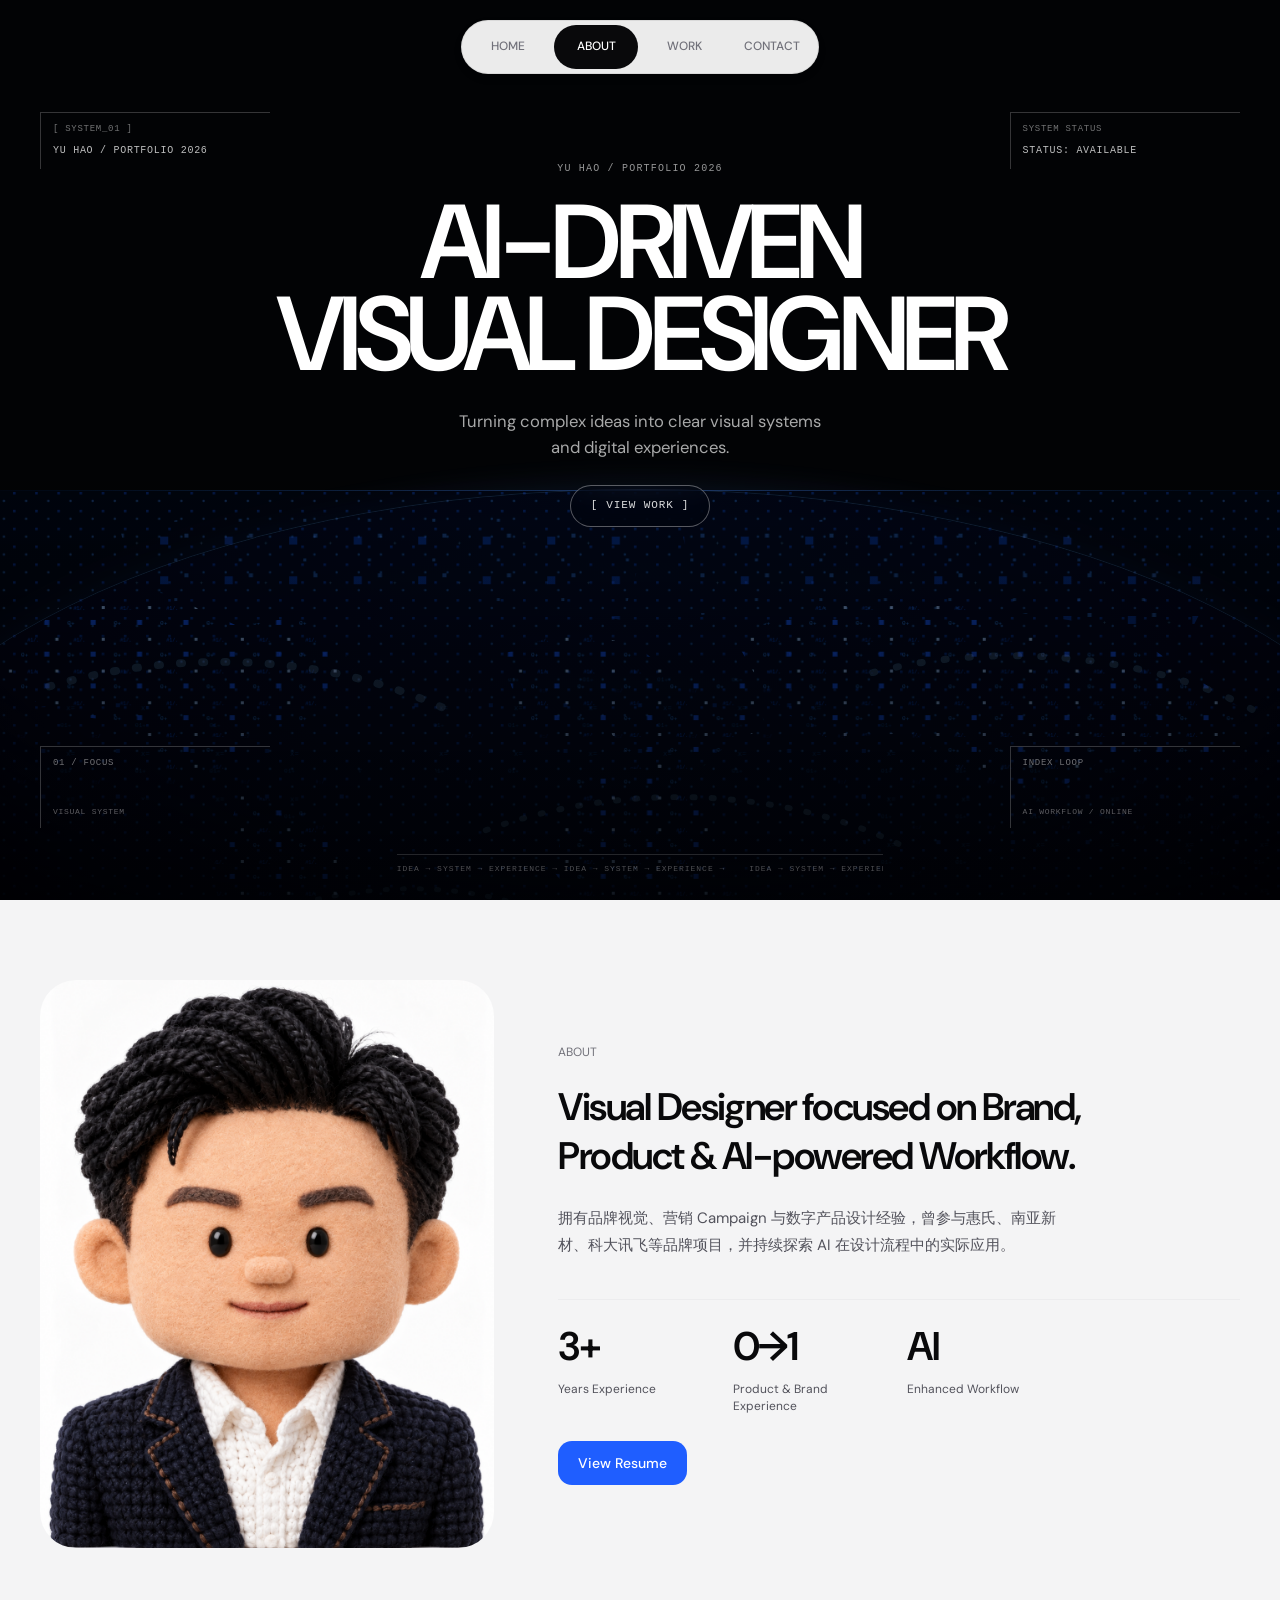
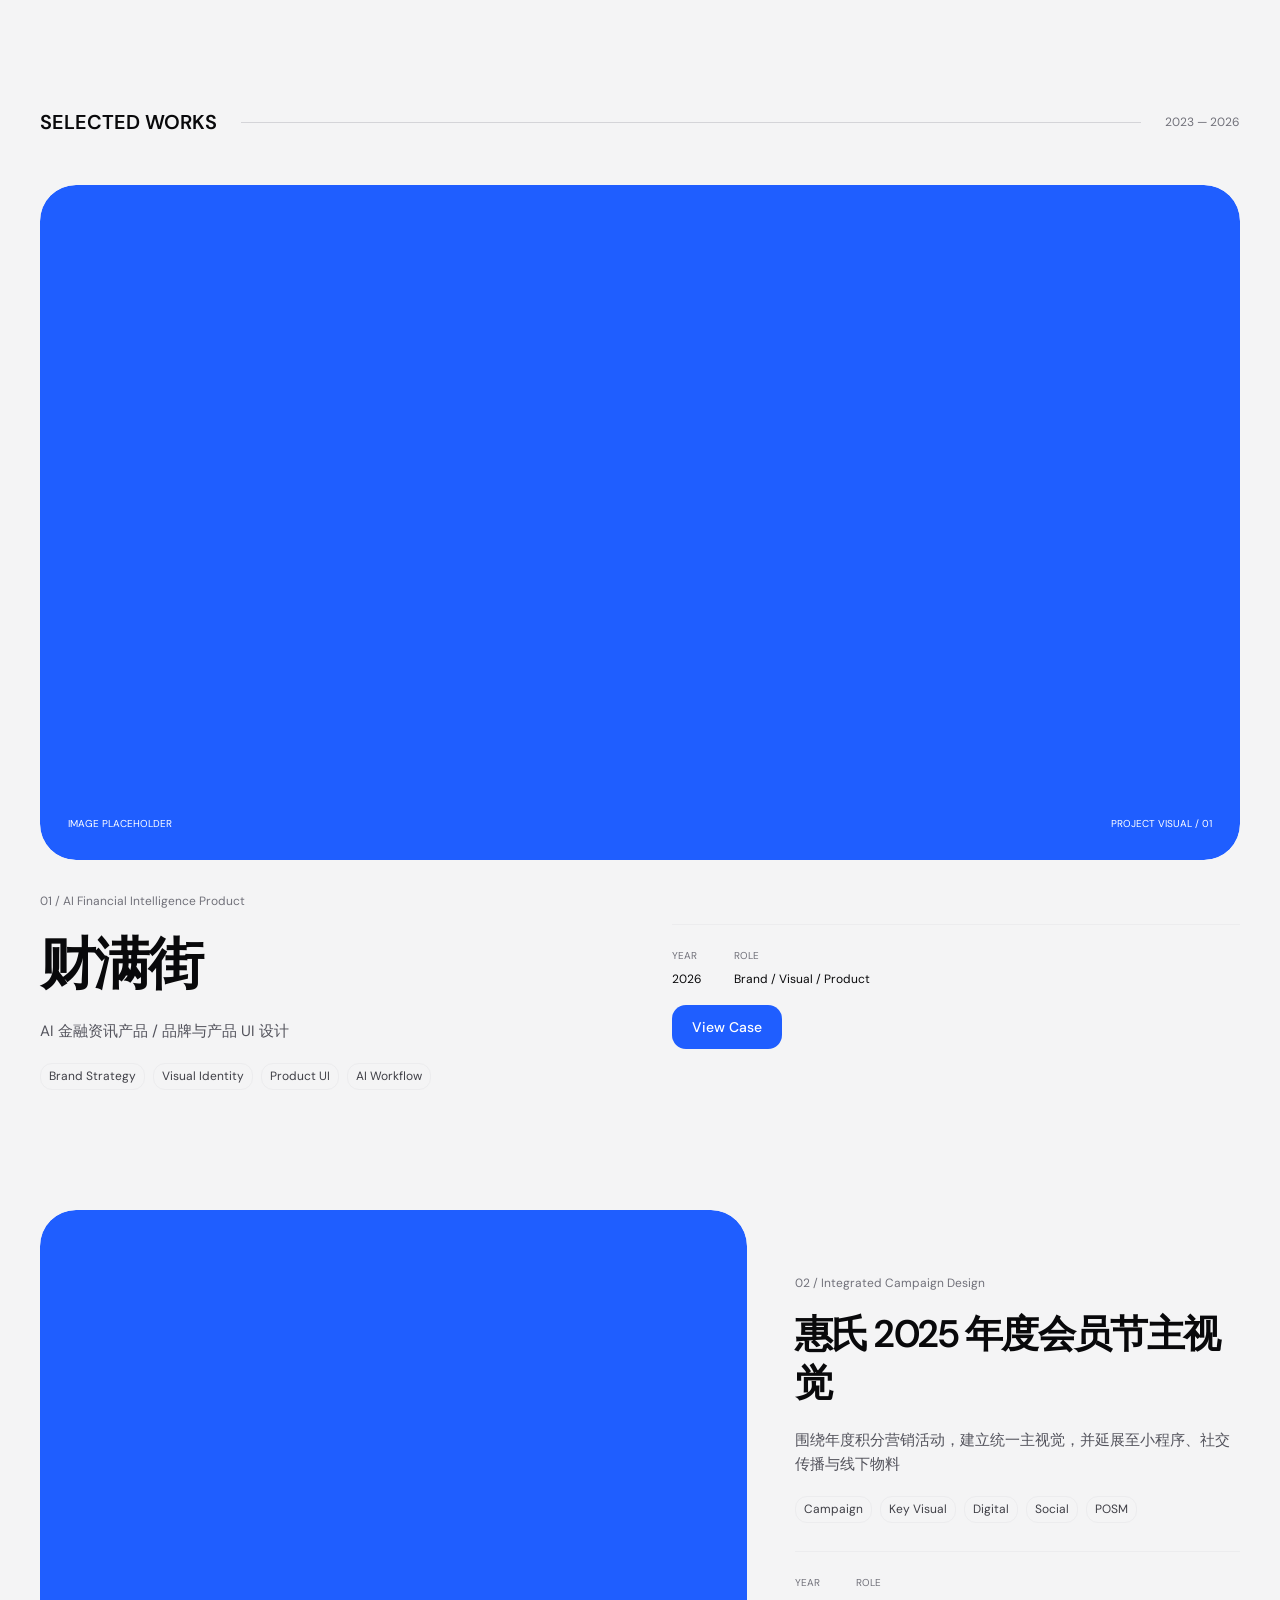
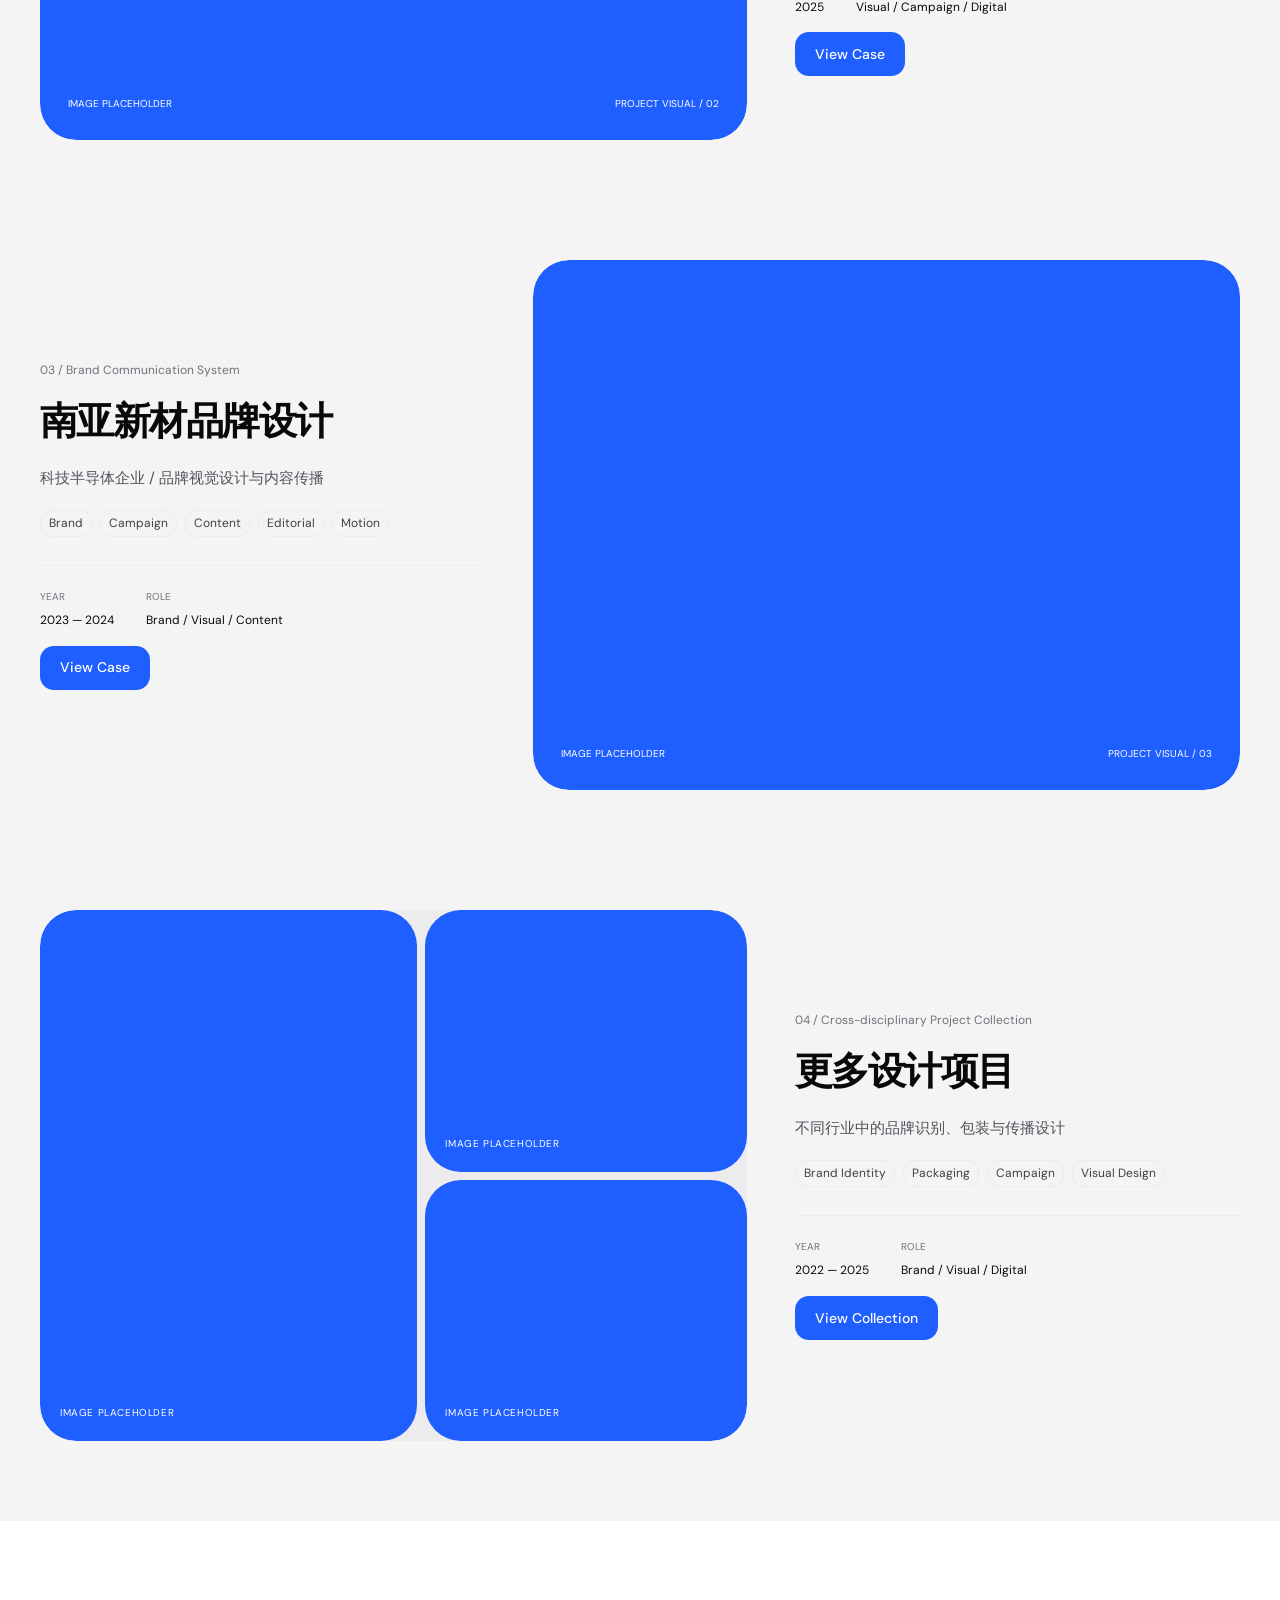
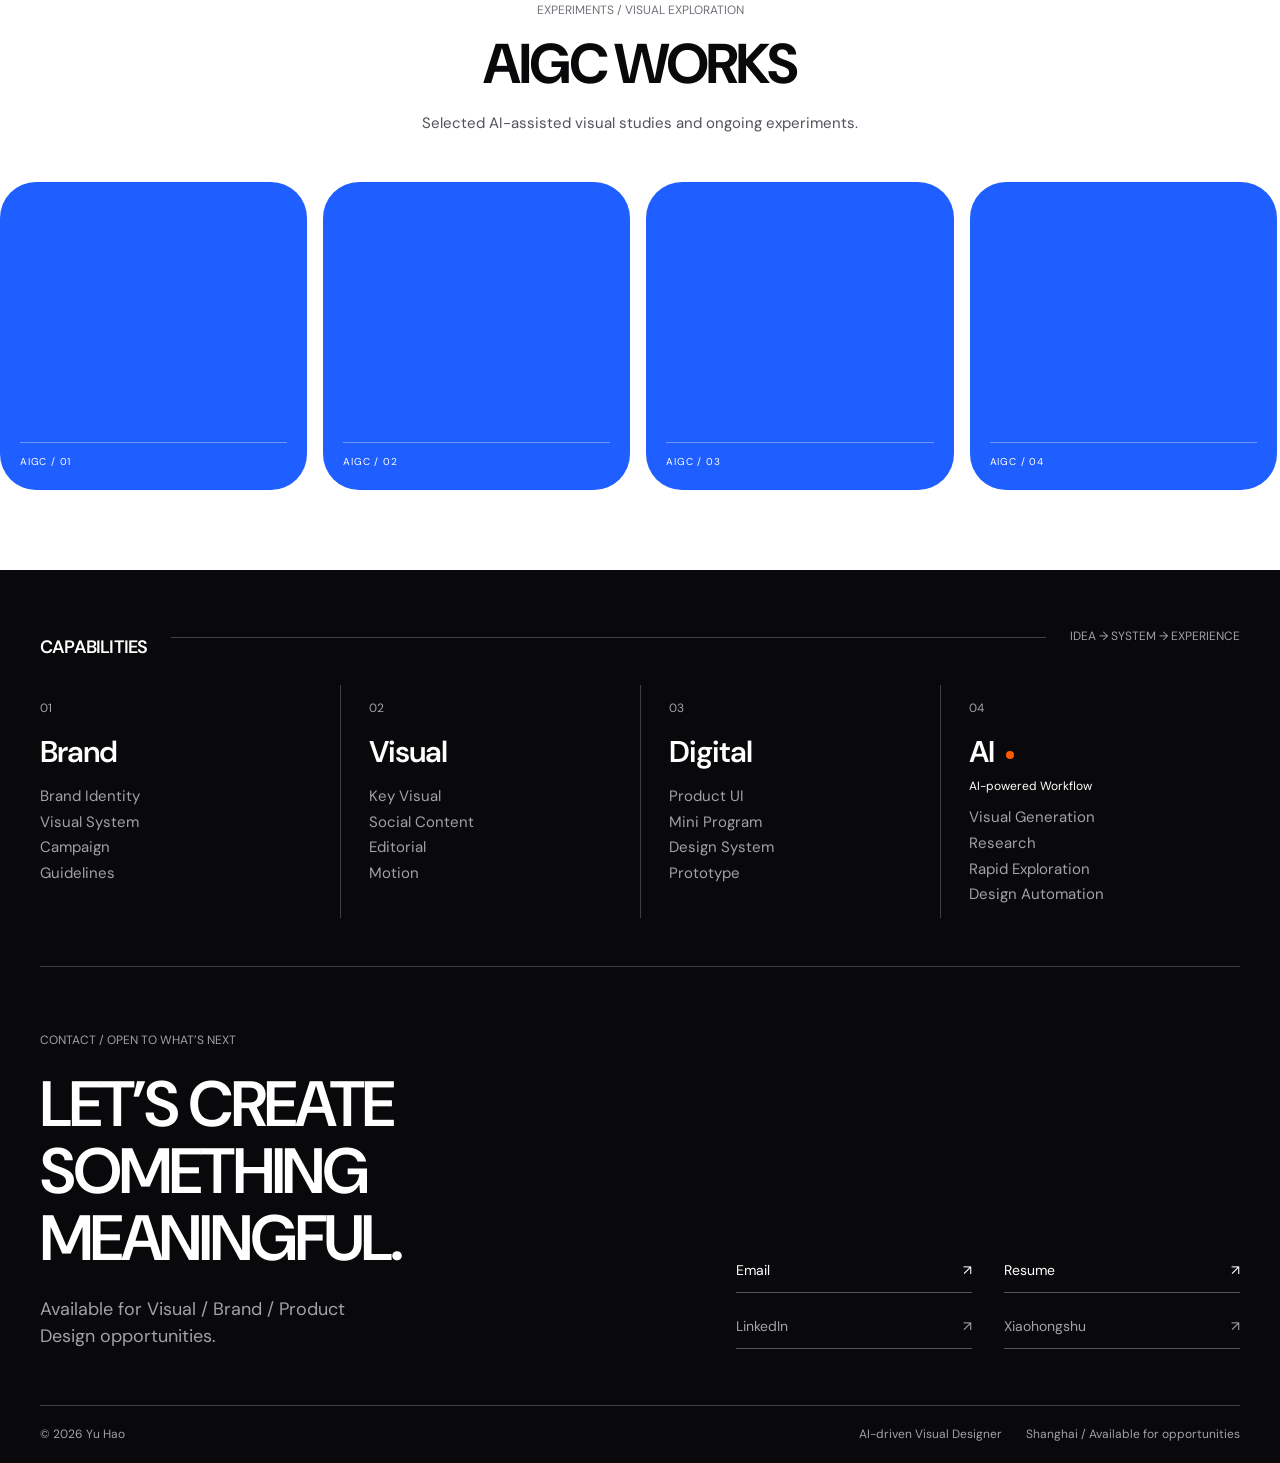
==== commit ea197887: "Update homepage portrait and project copy" ====
--- a/index.html
+++ b/index.html
@@ -10,4 +10,4 @@
     <h1 id="hero-title"><span>AI-DRIVEN</span><span class="hero-title-wide"><span>VISUAL</span> <span>DESIGNER</span></span></h1>
     <p class="hero-summary">Turning complex ideas into clear visual systems<br class="desktop-break"> and digital experiences.</p>
     <a class="hero-cta" href="#work"><span aria-hidden="true">[</span> VIEW WORK <span aria-hidden="true">]</span></a>
-  </div></section><section id="about" class="container home-section snapshot" aria-labelledby="about-title"><div><div class="image-placeholder home-media" data-media-slot="portrait" style="aspect-ratio:4 / 5" role="img" aria-label="YU HAO / PORTRAIT，图片占位"><span>IMAGE PLACEHOLDER</span><span>YU HAO / PORTRAIT</span></div></div><div class="snapshot-copy"><p class="eyebrow">ABOUT</p><h2 id="about-title">Visual Designer focused on Brand, Product &amp; AI-powered Workflow.</h2><p class="about-description" lang="zh-CN">拥有品牌视觉、营销 Campaign 与数字产品设计经验，曾参与惠氏、南亚新材、科大讯飞等品牌项目，并持续探索 AI 在设计流程中的实际应用。</p><dl class="snapshot-stats"><div><dt>Years Experience</dt><dd>3+</dd></div><div><dt>Product & Brand Experience</dt><dd>0→1</dd></div><div><dt>Enhanced Workflow</dt><dd>AI</dd></div></dl><a class="home-action-button" href="resume.html">View Resume</a></div></section><section id="work" class="container home-section selected-works" aria-labelledby="work-title"><div class="editorial-heading"><h2 id="work-title">SELECTED WORKS</h2><span class="heading-rule" aria-hidden="true"></span><span class="eyebrow">2023 — 2026</span></div><div class="editorial-projects"><article class="editorial-case case-featured" aria-labelledby="project-01"><a class="case-media-link" href="caimanjie.html" aria-label="查看 财满街 案例"><div class="image-placeholder home-media" data-media-slot="caimanjie" style="aspect-ratio:16 / 9" role="img" aria-label="PROJECT VISUAL / 01，图片占位"><span>IMAGE PLACEHOLDER</span><span>PROJECT VISUAL / 01</span></div></a><div class="editorial-case-copy"><div class="project-primary"><p class="eyebrow project-category">01 / AI Financial Intelligence Product</p><h3 id="project-01"><a href="caimanjie.html">财满街</a></h3><p class="project-description">From Brand Identity to Product Experience</p><div class="tags"><span class="tag">Brand Strategy</span><span class="tag">Visual Identity</span><span class="tag">Product UI</span><span class="tag">AI Workflow</span></div></div><div class="project-actions"><dl class="project-facts"><div><dt>YEAR</dt><dd>2026</dd></div><div><dt>ROLE</dt><dd>Brand / Visual / Product</dd></div></dl><a class="home-action-button" href="caimanjie.html">View Case</a></div></div></article><article class="editorial-case case-split" aria-labelledby="project-02"><a class="case-media-link" href="wyeth.html" aria-label="查看 Wyeth Member Festival 案例"><div class="image-placeholder home-media" data-media-slot="wyeth" style="aspect-ratio:4 / 3" role="img" aria-label="PROJECT VISUAL / 02，图片占位"><span>IMAGE PLACEHOLDER</span><span>PROJECT VISUAL / 02</span></div></a><div class="editorial-case-copy"><div class="project-primary"><p class="eyebrow project-category">02 / Integrated Campaign Design</p><h3 id="project-02"><a href="wyeth.html">Wyeth Member Festival</a></h3><p class="project-description">A complete campaign visual system spanning key visual, mini program, social media and offline POSM.</p><div class="tags"><span class="tag">Campaign</span><span class="tag">Key Visual</span><span class="tag">Digital</span><span class="tag">Social</span><span class="tag">POSM</span></div></div><div class="project-actions"><dl class="project-facts"><div><dt>YEAR</dt><dd>2025</dd></div><div><dt>ROLE</dt><dd>Visual / Campaign / Digital</dd></div></dl><a class="home-action-button" href="wyeth.html">View Case</a></div></div></article><article class="editorial-case case-reverse" aria-labelledby="project-03"><a class="case-media-link" href="nanya.html" aria-label="查看 Nanya New Material 案例"><div class="image-placeholder home-media" data-media-slot="nanya" style="aspect-ratio:4 / 3" role="img" aria-label="PROJECT VISUAL / 03，图片占位"><span>IMAGE PLACEHOLDER</span><span>PROJECT VISUAL / 03</span></div></a><div class="editorial-case-copy"><div class="project-primary"><p class="eyebrow project-category">03 / Brand Communication System</p><h3 id="project-03"><a href="nanya.html">Nanya New Material</a></h3><p class="project-description">Brand communication and content system for a technology manufacturing company.</p><div class="tags"><span class="tag">Brand</span><span class="tag">Campaign</span><span class="tag">Content</span><span class="tag">Editorial</span><span class="tag">Motion</span></div></div><div class="project-actions"><dl class="project-facts"><div><dt>YEAR</dt><dd>2023 — 2024</dd></div><div><dt>ROLE</dt><dd>Brand / Visual / Content</dd></div></dl><a class="home-action-button" href="nanya.html">View Case</a></div></div></article><article class="editorial-case case-collection" aria-labelledby="project-04"><a class="case-media-link" href="archive.html" aria-label="查看 Selected Other Projects 案例"><div class="collection-media" role="img" aria-label="三个其他项目素材占位"><span class="collection-tile collection-tile-large">IMAGE PLACEHOLDER</span><span class="collection-tile">IMAGE PLACEHOLDER</span><span class="collection-tile">IMAGE PLACEHOLDER</span></div></a><div class="editorial-case-copy"><div class="project-primary"><p class="eyebrow project-category">04 / Cross-disciplinary Project Collection</p><h3 id="project-04"><a href="archive.html">Selected Other Projects</a></h3><p class="project-description">A collection of identity, packaging and campaign projects across different industries.</p><div class="tags"><span class="tag">Brand Identity</span><span class="tag">Packaging</span><span class="tag">Campaign</span><span class="tag">Visual Design</span></div></div><div class="project-actions"><dl class="project-facts"><div><dt>YEAR</dt><dd>2022 — 2025</dd></div><div><dt>ROLE</dt><dd>Brand / Visual / Digital</dd></div></dl><a class="home-action-button" href="archive.html">View Collection</a></div></div></article></div></section><section id="gallery" class="home-section aigc-gallery" aria-labelledby="aigc-title"><div class="container aigc-heading"><p class="eyebrow">EXPERIMENTS / VISUAL EXPLORATION</p><h2 id="aigc-title">AIGC WORKS</h2><p>Selected AI-assisted visual studies and ongoing experiments.</p></div><div class="aigc-marquee" aria-label="滚动播放的 AIGC 作品画廊"><div class="aigc-track"><div class="aigc-cell" role="img" aria-label="AIGC 作品占位 01"><span>AIGC / 01</span></div><div class="aigc-cell" role="img" aria-label="AIGC 作品占位 02"><span>AIGC / 02</span></div><div class="aigc-cell" role="img" aria-label="AIGC 作品占位 03"><span>AIGC / 03</span></div><div class="aigc-cell" role="img" aria-label="AIGC 作品占位 04"><span>AIGC / 04</span></div><div class="aigc-cell" role="img" aria-label="AIGC 作品占位 05"><span>AIGC / 05</span></div><div class="aigc-cell" role="img" aria-label="AIGC 作品占位 06"><span>AIGC / 06</span></div><div class="aigc-cell" role="img" aria-label="AIGC 作品占位 07"><span>AIGC / 07</span></div><div class="aigc-cell" role="img" aria-label="AIGC 作品占位 08"><span>AIGC / 08</span></div><div class="aigc-cell" role="img" aria-label="AIGC 作品占位 01"><span>AIGC / 01</span></div><div class="aigc-cell" role="img" aria-label="AIGC 作品占位 02"><span>AIGC / 02</span></div><div class="aigc-cell" role="img" aria-label="AIGC 作品占位 03"><span>AIGC / 03</span></div><div class="aigc-cell" role="img" aria-label="AIGC 作品占位 04"><span>AIGC / 04</span></div><div class="aigc-cell" role="img" aria-label="AIGC 作品占位 05"><span>AIGC / 05</span></div><div class="aigc-cell" role="img" aria-label="AIGC 作品占位 06"><span>AIGC / 06</span></div><div class="aigc-cell" role="img" aria-label="AIGC 作品占位 07"><span>AIGC / 07</span></div><div class="aigc-cell" role="img" aria-label="AIGC 作品占位 08"><span>AIGC / 08</span></div></div></div></section></main><footer id="contact" class="home-contact"><div class="container"><section class="footer-capabilities" aria-labelledby="capabilities-title"><div class="editorial-heading"><h2 id="capabilities-title">CAPABILITIES</h2><span class="heading-rule" aria-hidden="true"></span><span class="eyebrow">IDEA → SYSTEM → EXPERIENCE</span></div><div class="capability-grid"><article class="capability"><span class="eyebrow">01</span><h3>Brand</h3><ul><li>Brand Identity</li><li>Visual System</li><li>Campaign</li><li>Guidelines</li></ul></article><article class="capability"><span class="eyebrow">02</span><h3>Visual</h3><ul><li>Key Visual</li><li>Social Content</li><li>Editorial</li><li>Motion</li></ul></article><article class="capability"><span class="eyebrow">03</span><h3>Digital</h3><ul><li>Product UI</li><li>Mini Program</li><li>Design System</li><li>Prototype</li></ul></article><article class="capability"><span class="eyebrow">04</span><h3>AI</h3><p class="capability-note">AI-powered Workflow</p><ul><li>Visual Generation</li><li>Research</li><li>Rapid Exploration</li><li>Design Automation</li></ul></article></div></section><section class="footer-contact" aria-labelledby="contact-title"><div class="footer-contact-copy"><p class="eyebrow">CONTACT / OPEN TO WHAT’S NEXT</p><h2 id="contact-title">LET’S CREATE<br>SOMETHING<br>MEANINGFUL.</h2><p class="contact-description">Available for Visual / Brand / Product<br class="desktop-break"> Design opportunities.</p></div><div class="contact-links"><a class="text-link" href="mailto:yh17756970797@gmail.com">Email <span class="link-arrow" aria-hidden="true">↗</span></a><a class="text-link" href="resume.html">Resume <span class="link-arrow" aria-hidden="true">↗</span></a><span class="text-link social-pending" aria-disabled="true">LinkedIn <span class="link-arrow" aria-hidden="true">↗</span></span><span class="text-link social-pending" aria-disabled="true">Xiaohongshu <span class="link-arrow" aria-hidden="true">↗</span></span></div></section><div class="home-colophon"><span>© 2026 Yu Hao</span><span class="footer-identity"><span>AI-driven Visual Designer</span><span>Shanghai / Available for opportunities</span></span></div></div></footer><script src="site.js"></script><script src="home.js"></script></body></html>
+  </div></section><section id="about" class="container home-section snapshot" aria-labelledby="about-title"><div><img class="snapshot-portrait" src="public/images/about/portrait/about-portrait-yu-hao-01.png" alt="Yu Hao portrait" width="1086" height="1448"></div><div class="snapshot-copy"><p class="eyebrow">ABOUT</p><h2 id="about-title">Visual Designer focused on Brand, Product &amp; AI-powered Workflow.</h2><p class="about-description" lang="zh-CN">拥有品牌视觉、营销 Campaign 与数字产品设计经验，曾参与惠氏、南亚新材、科大讯飞等品牌项目，并持续探索 AI 在设计流程中的实际应用。</p><dl class="snapshot-stats"><div><dt>Years Experience</dt><dd>3+</dd></div><div><dt>Product & Brand Experience</dt><dd>0→1</dd></div><div><dt>Enhanced Workflow</dt><dd>AI</dd></div></dl><a class="home-action-button" href="resume.html">View Resume</a></div></section><section id="work" class="container home-section selected-works" aria-labelledby="work-title"><div class="editorial-heading"><h2 id="work-title">SELECTED WORKS</h2><span class="heading-rule" aria-hidden="true"></span><span class="eyebrow">2023 — 2026</span></div><div class="editorial-projects"><article class="editorial-case case-featured" aria-labelledby="project-01"><a class="case-media-link" href="caimanjie.html" aria-label="查看 财满街 案例"><div class="image-placeholder home-media" data-media-slot="caimanjie" style="aspect-ratio:16 / 9" role="img" aria-label="PROJECT VISUAL / 01，图片占位"><span>IMAGE PLACEHOLDER</span><span>PROJECT VISUAL / 01</span></div></a><div class="editorial-case-copy"><div class="project-primary"><p class="eyebrow project-category">01 / AI Financial Intelligence Product</p><h3 id="project-01"><a href="caimanjie.html">财满街</a></h3><p class="project-description">AI 金融资讯产品 / 品牌与产品 UI 设计</p><div class="tags"><span class="tag">Brand Strategy</span><span class="tag">Visual Identity</span><span class="tag">Product UI</span><span class="tag">AI Workflow</span></div></div><div class="project-actions"><dl class="project-facts"><div><dt>YEAR</dt><dd>2026</dd></div><div><dt>ROLE</dt><dd>Brand / Visual / Product</dd></div></dl><a class="home-action-button" href="caimanjie.html">View Case</a></div></div></article><article class="editorial-case case-split" aria-labelledby="project-02"><a class="case-media-link" href="wyeth.html" aria-label="查看 惠氏 2025 年度会员节主视觉 案例"><div class="image-placeholder home-media" data-media-slot="wyeth" style="aspect-ratio:4 / 3" role="img" aria-label="PROJECT VISUAL / 02，图片占位"><span>IMAGE PLACEHOLDER</span><span>PROJECT VISUAL / 02</span></div></a><div class="editorial-case-copy"><div class="project-primary"><p class="eyebrow project-category">02 / Integrated Campaign Design</p><h3 id="project-02"><a href="wyeth.html">惠氏 2025 年度会员节主视觉</a></h3><p class="project-description">围绕年度积分营销活动，建立统一主视觉，并延展至小程序、社交传播与线下物料</p><div class="tags"><span class="tag">Campaign</span><span class="tag">Key Visual</span><span class="tag">Digital</span><span class="tag">Social</span><span class="tag">POSM</span></div></div><div class="project-actions"><dl class="project-facts"><div><dt>YEAR</dt><dd>2025</dd></div><div><dt>ROLE</dt><dd>Visual / Campaign / Digital</dd></div></dl><a class="home-action-button" href="wyeth.html">View Case</a></div></div></article><article class="editorial-case case-reverse" aria-labelledby="project-03"><a class="case-media-link" href="nanya.html" aria-label="查看 南亚新材品牌设计 案例"><div class="image-placeholder home-media" data-media-slot="nanya" style="aspect-ratio:4 / 3" role="img" aria-label="PROJECT VISUAL / 03，图片占位"><span>IMAGE PLACEHOLDER</span><span>PROJECT VISUAL / 03</span></div></a><div class="editorial-case-copy"><div class="project-primary"><p class="eyebrow project-category">03 / Brand Communication System</p><h3 id="project-03"><a href="nanya.html">南亚新材品牌设计</a></h3><p class="project-description">科技半导体企业 / 品牌视觉设计与内容传播</p><div class="tags"><span class="tag">Brand</span><span class="tag">Campaign</span><span class="tag">Content</span><span class="tag">Editorial</span><span class="tag">Motion</span></div></div><div class="project-actions"><dl class="project-facts"><div><dt>YEAR</dt><dd>2023 — 2024</dd></div><div><dt>ROLE</dt><dd>Brand / Visual / Content</dd></div></dl><a class="home-action-button" href="nanya.html">View Case</a></div></div></article><article class="editorial-case case-collection" aria-labelledby="project-04"><a class="case-media-link" href="archive.html" aria-label="查看 更多设计项目 案例"><div class="collection-media" role="img" aria-label="三个其他项目素材占位"><span class="collection-tile collection-tile-large">IMAGE PLACEHOLDER</span><span class="collection-tile">IMAGE PLACEHOLDER</span><span class="collection-tile">IMAGE PLACEHOLDER</span></div></a><div class="editorial-case-copy"><div class="project-primary"><p class="eyebrow project-category">04 / Cross-disciplinary Project Collection</p><h3 id="project-04"><a href="archive.html">更多设计项目</a></h3><p class="project-description">不同行业中的品牌识别、包装与传播设计</p><div class="tags"><span class="tag">Brand Identity</span><span class="tag">Packaging</span><span class="tag">Campaign</span><span class="tag">Visual Design</span></div></div><div class="project-actions"><dl class="project-facts"><div><dt>YEAR</dt><dd>2022 — 2025</dd></div><div><dt>ROLE</dt><dd>Brand / Visual / Digital</dd></div></dl><a class="home-action-button" href="archive.html">View Collection</a></div></div></article></div></section><section id="gallery" class="home-section aigc-gallery" aria-labelledby="aigc-title"><div class="container aigc-heading"><p class="eyebrow">EXPERIMENTS / VISUAL EXPLORATION</p><h2 id="aigc-title">AIGC WORKS</h2><p>Selected AI-assisted visual studies and ongoing experiments.</p></div><div class="aigc-marquee" aria-label="滚动播放的 AIGC 作品画廊"><div class="aigc-track"><div class="aigc-cell" role="img" aria-label="AIGC 作品占位 01"><span>AIGC / 01</span></div><div class="aigc-cell" role="img" aria-label="AIGC 作品占位 02"><span>AIGC / 02</span></div><div class="aigc-cell" role="img" aria-label="AIGC 作品占位 03"><span>AIGC / 03</span></div><div class="aigc-cell" role="img" aria-label="AIGC 作品占位 04"><span>AIGC / 04</span></div><div class="aigc-cell" role="img" aria-label="AIGC 作品占位 05"><span>AIGC / 05</span></div><div class="aigc-cell" role="img" aria-label="AIGC 作品占位 06"><span>AIGC / 06</span></div><div class="aigc-cell" role="img" aria-label="AIGC 作品占位 07"><span>AIGC / 07</span></div><div class="aigc-cell" role="img" aria-label="AIGC 作品占位 08"><span>AIGC / 08</span></div><div class="aigc-cell" role="img" aria-label="AIGC 作品占位 01"><span>AIGC / 01</span></div><div class="aigc-cell" role="img" aria-label="AIGC 作品占位 02"><span>AIGC / 02</span></div><div class="aigc-cell" role="img" aria-label="AIGC 作品占位 03"><span>AIGC / 03</span></div><div class="aigc-cell" role="img" aria-label="AIGC 作品占位 04"><span>AIGC / 04</span></div><div class="aigc-cell" role="img" aria-label="AIGC 作品占位 05"><span>AIGC / 05</span></div><div class="aigc-cell" role="img" aria-label="AIGC 作品占位 06"><span>AIGC / 06</span></div><div class="aigc-cell" role="img" aria-label="AIGC 作品占位 07"><span>AIGC / 07</span></div><div class="aigc-cell" role="img" aria-label="AIGC 作品占位 08"><span>AIGC / 08</span></div></div></div></section></main><footer id="contact" class="home-contact"><div class="container"><section class="footer-capabilities" aria-labelledby="capabilities-title"><div class="editorial-heading"><h2 id="capabilities-title">CAPABILITIES</h2><span class="heading-rule" aria-hidden="true"></span><span class="eyebrow">IDEA → SYSTEM → EXPERIENCE</span></div><div class="capability-grid"><article class="capability"><span class="eyebrow">01</span><h3>Brand</h3><ul><li>Brand Identity</li><li>Visual System</li><li>Campaign</li><li>Guidelines</li></ul></article><article class="capability"><span class="eyebrow">02</span><h3>Visual</h3><ul><li>Key Visual</li><li>Social Content</li><li>Editorial</li><li>Motion</li></ul></article><article class="capability"><span class="eyebrow">03</span><h3>Digital</h3><ul><li>Product UI</li><li>Mini Program</li><li>Design System</li><li>Prototype</li></ul></article><article class="capability"><span class="eyebrow">04</span><h3>AI</h3><p class="capability-note">AI-powered Workflow</p><ul><li>Visual Generation</li><li>Research</li><li>Rapid Exploration</li><li>Design Automation</li></ul></article></div></section><section class="footer-contact" aria-labelledby="contact-title"><div class="footer-contact-copy"><p class="eyebrow">CONTACT / OPEN TO WHAT’S NEXT</p><h2 id="contact-title">LET’S CREATE<br>SOMETHING<br>MEANINGFUL.</h2><p class="contact-description">Available for Visual / Brand / Product<br class="desktop-break"> Design opportunities.</p></div><div class="contact-links"><a class="text-link" href="mailto:yh17756970797@gmail.com">Email <span class="link-arrow" aria-hidden="true">↗</span></a><a class="text-link" href="resume.html">Resume <span class="link-arrow" aria-hidden="true">↗</span></a><span class="text-link social-pending" aria-disabled="true">LinkedIn <span class="link-arrow" aria-hidden="true">↗</span></span><span class="text-link social-pending" aria-disabled="true">Xiaohongshu <span class="link-arrow" aria-hidden="true">↗</span></span></div></section><div class="home-colophon"><span>© 2026 Yu Hao</span><span class="footer-identity"><span>AI-driven Visual Designer</span><span>Shanghai / Available for opportunities</span></span></div></div></footer><script src="site.js"></script><script src="home.js"></script></body></html>
--- a/home.css
+++ b/home.css
@@ -220,6 +220,7 @@
 .text-link:hover .link-arrow { transform: translate(2px, -2px); }
 .home-section { padding-top: var(--space-80); padding-bottom: var(--space-80); }
 .snapshot { display: grid; grid-template-columns: 2fr 3fr; align-items: center; gap: var(--space-64); }
+.snapshot-portrait { display: block; width: 100%; height: auto; aspect-ratio: 4 / 5; object-fit: cover; border-radius: var(--radius-card); }
 .snapshot-copy h2 { margin-top: var(--space-20); max-width: 600px; font-size: clamp(28px, 3vw, var(--text-heading)); line-height: 1.28; font-weight: 600; letter-spacing: -.04em; }
 .about-description { max-width: 35em; margin-top: var(--space-24); color: var(--color-steel); line-height: 1.8; }
 .snapshot-stats { display: grid; grid-template-columns: repeat(4, minmax(0, 1fr)); gap: var(--space-16); border-top: var(--line); margin: var(--space-40) 0 var(--space-24); padding-top: var(--space-24); }
@@ -235,7 +236,7 @@
 .case-media-link .home-media { transition: transform 600ms cubic-bezier(.22,.8,.22,1); }
 @media (hover: hover) { .case-media-link:hover .home-media, .case-media-link:hover .collection-media { transform: scale(1.02); } }
 .collection-media { display: grid; grid-template-columns: 1.08fr .92fr; grid-template-rows: repeat(2, minmax(0, 1fr)); gap: var(--space-8); width: 100%; aspect-ratio: 4 / 3; overflow: hidden; background: var(--color-cloud); transition: transform 600ms cubic-bezier(.22,.8,.22,1); }
-.collection-tile { display: flex; align-items: flex-end; min-width: 0; overflow: hidden; background: var(--color-placeholder); color: var(--color-snow); padding: var(--space-20); font-size: 10px; letter-spacing: .06em; }
+.collection-tile { display: flex; align-items: flex-end; min-width: 0; overflow: hidden; border-radius: var(--radius-card); background: var(--color-placeholder); color: var(--color-snow); padding: var(--space-20); font-size: 10px; letter-spacing: .06em; }
 .collection-tile-large { grid-row: 1 / -1; }
 .editorial-case-copy { min-width: 0; }
 .project-actions { min-width: 0; }
